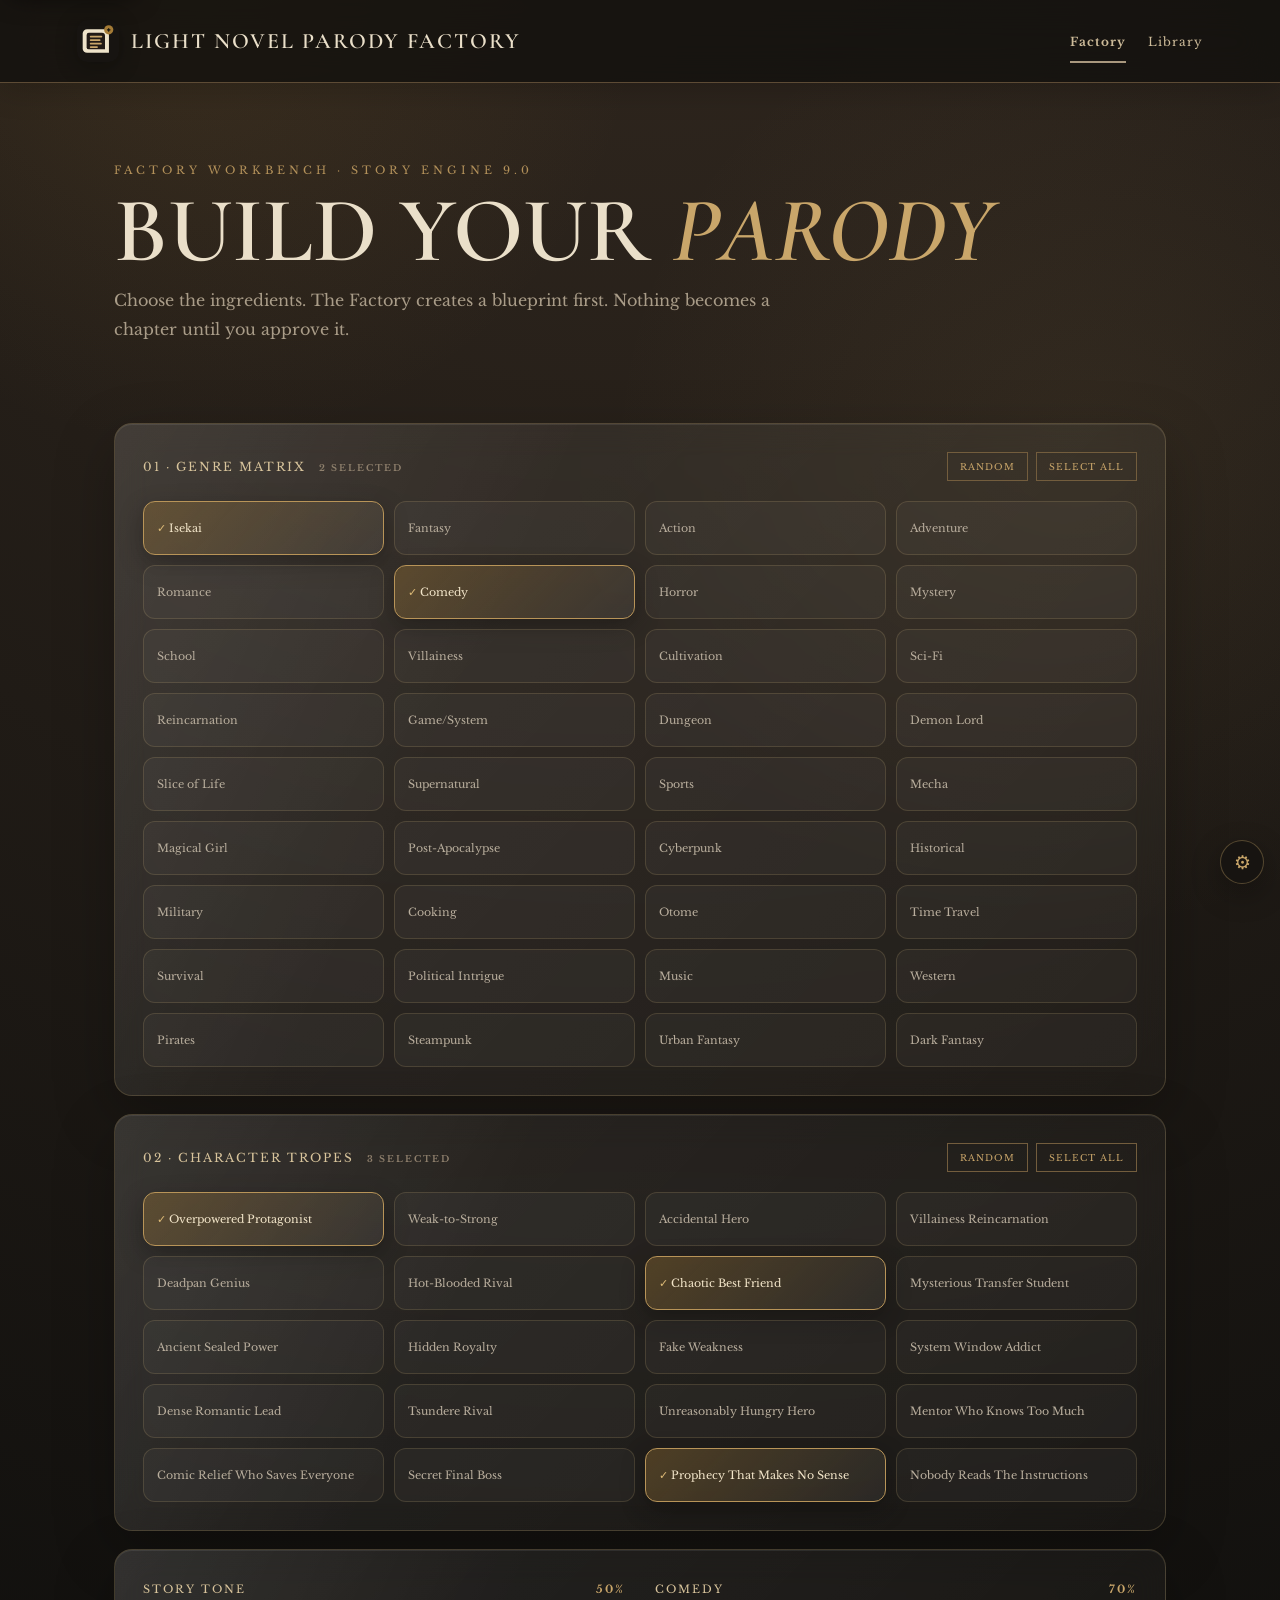
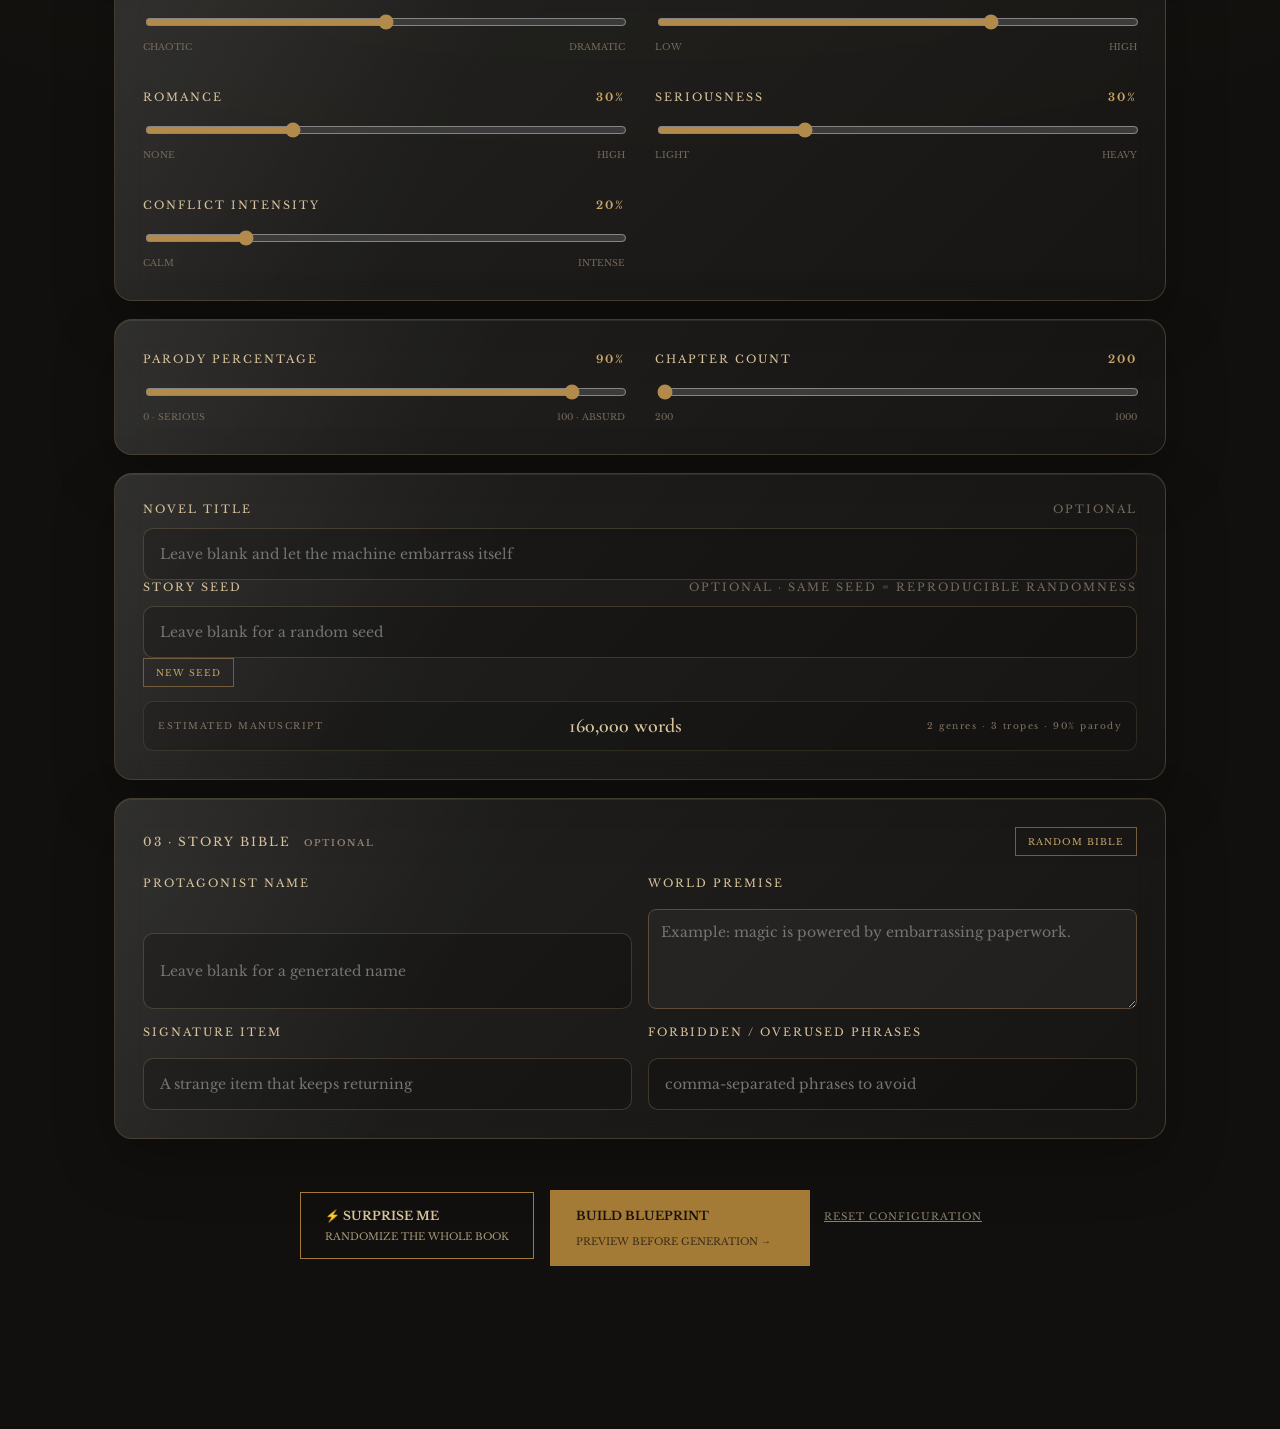
==== create.html @ bb885fd7 "Factory 9.0: reproducible story seeds" ====
<!doctype html>
<html lang="en"><head><meta charset="utf-8"><meta name="viewport" content="width=device-width,initial-scale=1"><title>Factory · Build Novel</title><link rel="stylesheet" href="css/jekyll.css">
<link rel="icon" href="icons/icon-192.svg" type="image/svg+xml">
<link rel="shortcut icon" href="icons/icon-192.svg" type="image/svg+xml">
<link rel="apple-touch-icon" href="icons/icon-192.svg"><link rel="manifest" href="manifest.webmanifest"><meta name="theme-color" content="#171411"><meta name="description" content="Light Novel Parody Factory — an original, browser-only novel creation, generation, library and reading studio by BLLSNVJ21.">
<meta name="mobile-web-app-capable" content="yes">
<meta name="mobile-web-app-title" content="Novel Factory">
<meta name="color-scheme" content="dark light">
<meta name="referrer" content="strict-origin-when-cross-origin"></head>
<body><a class="skip-link" href="#main-content">Skip to content</a><header class="masthead"><a class="brand brand-link" href="index.html" aria-label="Light Novel Parody Factory — Home"><img class="site-logo" src="icons/icon-192.svg" alt="" width="42" height="42"><span>LIGHT NOVEL PARODY FACTORY</span></a><nav aria-label="Primary navigation"><a class="active" aria-current="page" href="index.html">Factory</a><a href="library.html">Library</a></nav></header>
<main id="main-content" class="factory-builder">
<section class="builder-head"><p class="eyebrow">FACTORY WORKBENCH · STORY ENGINE 9.0</p><h1>BUILD YOUR <em>PARODY</em></h1><p>Choose the ingredients. The Factory creates a blueprint first. Nothing becomes a chapter until you approve it.</p></section>
<section class="glass-panel"><div class="panel-title"><span>01 · GENRE MATRIX <strong id="genreCount">2 SELECTED</strong></span><div class="panel-actions"><button class="mini" id="randomGenres">RANDOM</button><button class="mini" id="allGenres">SELECT ALL</button></div></div><div id="genres" class="card-grid"></div></section>
<section class="glass-panel"><div class="panel-title"><span>02 · CHARACTER TROPES <strong id="tropeCount">3 SELECTED</strong></span><div class="panel-actions"><button class="mini" id="randomTropes">RANDOM</button><button class="mini" id="allTropes">SELECT ALL</button></div></div><div id="tropes" class="card-grid"></div></section>
<section class="glass-panel controls-grid"><div><label>STORY TONE <output id="toneOut">50%</output></label><input id="tone" type="range" min="0" max="100" value="50"><div class="range-labels"><span>CHAOTIC</span><span>DRAMATIC</span></div></div><div><label>COMEDY <output id="comedyOut">70%</output></label><input id="comedy" type="range" min="0" max="100" value="70"><div class="range-labels"><span>LOW</span><span>HIGH</span></div></div><div><label>ROMANCE <output id="romanceOut">30%</output></label><input id="romance" type="range" min="0" max="100" value="30"><div class="range-labels"><span>NONE</span><span>HIGH</span></div></div><div><label>SERIOUSNESS <output id="seriousOut">30%</output></label><input id="serious" type="range" min="0" max="100" value="30"><div class="range-labels"><span>LIGHT</span><span>HEAVY</span></div></div><div><label>CONFLICT INTENSITY <output id="violenceOut">20%</output></label><input id="violence" type="range" min="0" max="100" value="20"><div class="range-labels"><span>CALM</span><span>INTENSE</span></div></div></section><section class="glass-panel controls-grid">
<div><label>PARODY PERCENTAGE <output id="parodyOut">90%</output></label><input id="parody" type="range" min="0" max="100" value="90"><div class="range-labels"><span>0 · SERIOUS</span><span>100 · ABSURD</span></div></div>
<div><label>CHAPTER COUNT <output id="chapterOut">200</output></label><input id="chapters" type="range" min="200" max="1000" step="10" value="200"><div class="range-labels"><span>200</span><span>1000</span></div></div>
</section>
<section class="glass-panel"><label>NOVEL TITLE <span class="muted">OPTIONAL</span></label><input id="title" class="text-input" maxlength="100" placeholder="Leave blank and let the machine embarrass itself"><div class="seed-row"><label>STORY SEED <span class="muted">OPTIONAL · SAME SEED = REPRODUCIBLE RANDOMNESS</span></label><div class="seed-controls"><input id="seed" class="text-input" maxlength="64" placeholder="Leave blank for a random seed"><button class="mini" id="randomSeed" type="button">NEW SEED</button></div></div><div class="live-estimate"><span>ESTIMATED MANUSCRIPT</span><strong id="wordEstimate">160,000 words</strong><span id="configSummary">2 genres · 3 tropes · 90% parody</span></div></section>
<section class="glass-panel story-bible-panel">
<div class="panel-title"><span>03 · STORY BIBLE <strong>OPTIONAL</strong></span><div class="panel-actions"><button class="mini" id="randomBible">RANDOM BIBLE</button></div></div>
<div class="bible-grid">
<div><label>PROTAGONIST NAME</label><input id="protagonist" class="text-input" maxlength="40" placeholder="Leave blank for a generated name"></div>
<div><label>WORLD PREMISE</label><textarea id="worldPremise" class="text-input bible-area" maxlength="500" placeholder="Example: magic is powered by embarrassing paperwork."></textarea></div>
<div><label>SIGNATURE ITEM</label><input id="signatureItem" class="text-input" maxlength="100" placeholder="A strange item that keeps returning"></div>
<div><label>FORBIDDEN / OVERUSED PHRASES</label><input id="forbiddenTerms" class="text-input" maxlength="300" placeholder="comma-separated phrases to avoid"></div>
</div>
</section>
<div class="generate-zone"><button id="surpriseMe" class="button ghost">⚡ SURPRISE ME <span>RANDOMIZE THE WHOLE BOOK</span></button><button id="blueprint" class="button big">BUILD BLUEPRINT <span>PREVIEW BEFORE GENERATION →</span></button><button id="resetFactory" class="text-button">RESET CONFIGURATION</button><p id="status"></p></div>
<section id="blueprintView"></section>
</main>
<script src="js/storage.js"></script><script src="js/app.js"></script><script src="js/pwa.js"></script></body></html>
---- css/jekyll.css ----
@import url('https://fonts.googleapis.com/css2?family=Cormorant+Garamond:wght@400;500;600;700&family=Libre+Baskerville:wght@400;700&display=swap');
:root{--ink:#211a16;--paper:#eee3ca;--night:#171411;--gold:#a47b36;--gold2:#c9a66a;--muted:#756b5e;--line:#5d4b35}
*{box-sizing:border-box}
html{scroll-behavior:smooth}
body{margin:0;background:radial-gradient(circle at 50% -10%,#332920,#11100e 62%);color:#eadfc9;font-family:'Libre Baskerville',serif;min-height:100vh}
.masthead{border-bottom:1px solid var(--line);padding:20px 6%;display:flex;justify-content:space-between;align-items:center;gap:25px;position:relative}
.brand{font:600 22px 'Cormorant Garamond',serif;letter-spacing:2px;color:#d9bd80;white-space:nowrap}
.mode{color:#cdbb9a;font-size:12px;letter-spacing:2px}
nav{display:flex;align-items:center;gap:22px}
nav a{color:#cdbb9a;text-decoration:none;font-size:12px;letter-spacing:1px}
nav a:hover{color:#fff0ca}
main{max-width:1180px;margin:0 auto}
.hero,.paper,.reader{padding:8vh 6%}
.factory-hero{text-align:center;max-width:1050px}
.eyebrow{letter-spacing:4px;color:#b3915a;font-size:11px;margin:0 0 10px}
.edition{font-size:11px;letter-spacing:3px;color:#8e806d;margin:0 0 35px}
.hero h1{font:600 clamp(55px,10vw,120px)/.8 'Cormorant Garamond',serif;margin:30px 0}
.hero h1 em{color:var(--gold2);font-style:italic}
.lead{max-width:700px;margin:35px auto 45px;color:#bdb09a;line-height:1.9;font-size:16px}
.actions{display:flex;justify-content:center;flex-wrap:wrap}
.button{display:inline-flex;flex-direction:column;gap:7px;border:1px solid var(--gold);background:var(--gold);color:#17120e;padding:15px 24px;margin:8px;text-decoration:none;font:700 12px 'Libre Baskerville';cursor:pointer}
.button span{font-weight:400;font-size:10px;opacity:.75}
.button.ghost{background:transparent;color:#d8c49c}
.factory-strip{border-top:1px solid var(--line);border-bottom:1px solid var(--line);display:grid;grid-template-columns:1.2fr repeat(4,1fr);margin:0 6%;padding:22px 0}
.factory-strip div{padding:0 20px;border-right:1px solid #4a3b2d;display:flex;flex-direction:column;gap:6px}
.factory-strip div:last-child{border:0}
.factory-strip b{color:#c9a66a;font-size:12px;letter-spacing:2px}
.factory-strip strong{font:600 26px 'Cormorant Garamond'}
.factory-strip span{font-size:9px;color:#827463;letter-spacing:1.5px}
.paper{background:var(--paper);color:var(--ink);margin:70px 6%;box-shadow:0 0 70px #0008}
.paper h2{font:600 clamp(40px,6vw,68px)/.9 'Cormorant Garamond';margin:10px 0}
.section-subtitle{font-size:11px;letter-spacing:3px;color:var(--muted)}
.stages,.workspace-grid{display:grid;grid-template-columns:repeat(3,1fr);gap:0;margin-top:45px}
.stages article{padding:25px 30px;border-left:1px solid #b9a98c}
.stages article:first-child{padding-left:0;border-left:0}
.stages small{color:#9c8052;letter-spacing:2px}
.stages h3{font:700 23px 'Cormorant Garamond';letter-spacing:1px}
.stages p,.workspace-card p{font-size:13px;line-height:1.9;color:#6d6254}
.workspace-grid{gap:18px}
.workspace-card{display:block;color:var(--ink);text-decoration:none;border:1px solid #c4b494;padding:28px;transition:.2s}
.workspace-card:hover{transform:translateY(-3px);border-color:#9d7b45}
.workspace-card i{font-style:normal;color:#9d7b45;font-size:25px}
.workspace-card h3{font:600 30px 'Cormorant Garamond';margin:15px 0 8px}
.workspace-card b{font-size:10px;letter-spacing:2px;color:#805f30}
footer{display:flex;justify-content:center;gap:25px;flex-wrap:wrap;text-align:center;color:#6e604d;padding:35px 6%;font-size:10px;letter-spacing:.5px}
footer strong{color:#9c8052}
.paper h1{font:600 58px 'Cormorant Garamond';margin:10px 0 40px}
.paper label{display:block;margin:25px 0 9px;font-weight:bold}
.paper input[type=text],.paper input:not([type]),.paper textarea{width:100%;padding:14px;border:1px solid #b9a98c;background:#f7efd9}
.paper input[type=range]{width:100%}
.chips{display:flex;flex-wrap:wrap;gap:8px}.chip{padding:9px 12px;border:1px solid #aa9879;cursor:pointer}.chip.active{background:#2b2119;color:#f4e8ce}.muted{color:var(--muted)}.status{margin-top:25px;font-style:italic}
.reader{max-width:none;width:100%;padding:5vh 5vw 8vh}.chapter{font:700 15px 'Libre Baskerville';letter-spacing:2px;color:#b3915a}.reader h1{font:600 60px/1 'Cormorant Garamond';margin:12px 0 50px}.novel-text{font:18px/2 'Cormorant Garamond',serif;color:#e8dcc5}.novel-text p{margin:0 0 1.2em}.controls{display:flex;justify-content:space-between;border-top:1px solid #594a37;padding-top:25px;margin-top:50px}.controls button{background:none;border:1px solid #69573e;color:#d9c49b;padding:10px 18px;cursor:pointer}.book{border-top:1px solid #6a5639;padding:22px 0}.book h2{font:600 32px 'Cormorant Garamond';margin:0}.book p{color:#756b5e}.danger{color:#8f4034;cursor:pointer}
@media(max-width:760px){.masthead{flex-wrap:wrap}.brand{font-size:18px}.mode{display:none}nav{width:100%;justify-content:space-between}.factory-strip{grid-template-columns:1fr 1fr;gap:18px}.factory-strip div{border:0;padding:0}.stages,.workspace-grid{grid-template-columns:1fr}.stages article{border-left:0;border-top:1px solid #b9a98c;padding:25px 0}.stages article:first-child{border-top:0}.paper{margin:35px 3%}.hero,.paper,.reader{padding:7vh 5%}}

.factory-builder{max-width:1180px;margin:0 auto;padding:5vh 5% 10vh}.builder-head{padding:35px 0 45px}.builder-head h1{font:600 clamp(48px,8vw,92px)/.85 'Cormorant Garamond';margin:15px 0}.builder-head h1 em{color:#c9a66a}.builder-head p:not(.eyebrow){max-width:700px;color:#a99c88;line-height:1.8}
.glass-panel{background:linear-gradient(135deg,rgba(255,255,255,.075),rgba(255,255,255,.025));border:1px solid rgba(210,181,125,.22);border-radius:18px;box-shadow:0 20px 60px rgba(0,0,0,.25),inset 0 1px rgba(255,255,255,.08);backdrop-filter:blur(16px);-webkit-backdrop-filter:blur(16px);padding:28px;margin:18px 0}
.panel-title{display:flex;justify-content:space-between;align-items:center;color:#d8c49c;font-size:12px;letter-spacing:2px;margin-bottom:20px}.mini{border:1px solid #735d3d;background:transparent;color:#c9a66a;padding:8px 12px;font-size:9px;letter-spacing:1px;cursor:pointer}
.card-grid{display:grid;grid-template-columns:repeat(4,1fr);gap:10px}.select-card{min-height:54px;text-align:left;border:1px solid rgba(210,181,125,.18);border-radius:12px;background:rgba(255,255,255,.035);color:#b9ae9d;padding:13px;cursor:pointer;transition:.18s;font-family:inherit;font-size:11px}.select-card:hover{border-color:#a47b36;transform:translateY(-2px)}.select-card.active{background:linear-gradient(135deg,rgba(164,123,54,.35),rgba(255,255,255,.06));border-color:#b89458;color:#f3e6ca;box-shadow:0 8px 24px #0004}
.controls-grid{display:grid;grid-template-columns:1fr 1fr;gap:30px}.glass-panel label{display:flex;justify-content:space-between;color:#d8c49c;font-size:11px;letter-spacing:2px}.glass-panel output{color:#c9a66a;font-weight:bold}.glass-panel input[type=range]{width:100%;accent-color:#b18a4c;margin-top:18px}.range-labels{display:flex;justify-content:space-between;color:#776b5b;font-size:9px;margin-top:7px}.text-input{width:100%;margin-top:12px;padding:16px;background:rgba(0,0,0,.18);border:1px solid rgba(210,181,125,.22);border-radius:10px;color:#eee1c9;font:14px 'Libre Baskerville';outline:none}.text-input:focus{border-color:#a47b36}
.generate-zone{text-align:center;padding:25px}.button.big{min-width:260px;padding:17px 25px}.button.big span{display:block;margin-top:5px}.generate-zone #status,#genStatus{color:#b3915a;font-size:11px;letter-spacing:1px;min-height:18px}
.blueprint{margin-top:35px}.blueprint-top{display:flex;justify-content:space-between;gap:20px;align-items:flex-start}.blueprint h2{font:600 clamp(38px,6vw,65px)/.9 'Cormorant Garamond';margin:8px 0;color:#eee1c9}.status-pill{border:1px solid #8c713f;border-radius:30px;padding:8px 13px;color:#c9a66a;font-size:9px;letter-spacing:2px}.bp-stats{display:grid;grid-template-columns:repeat(4,1fr);border-top:1px solid #493b2d;border-bottom:1px solid #493b2d;margin:30px 0}.bp-stats div{padding:20px;border-right:1px solid #493b2d}.bp-stats div:last-child{border:0}.bp-stats b{display:block;font:600 30px 'Cormorant Garamond';color:#d8c49c}.bp-stats span{font-size:8px;letter-spacing:2px;color:#776b5b}.bp-section{padding:20px 0;border-bottom:1px solid #3e3329}.bp-section h3{font-size:10px;letter-spacing:3px;color:#a88a58}.tag-list{display:flex;flex-wrap:wrap;gap:8px}.tag-list span{border:1px solid #594a37;border-radius:20px;padding:7px 10px;font-size:10px;color:#c8b99f}.character-grid{display:grid;grid-template-columns:repeat(3,1fr);gap:12px}.character-grid article{background:rgba(255,255,255,.035);border:1px solid #44382d;border-radius:12px;padding:17px}.character-grid small{display:block;color:#a88a58;letter-spacing:2px;font-size:8px}.character-grid strong{display:block;font:600 25px 'Cormorant Garamond';margin:7px 0;color:#e8dcc5}.character-grid p{font-size:10px;color:#958875}.bp-section p,.bp-section li{color:#a99c88;font-size:12px;line-height:1.8}.bp-actions{display:flex;flex-wrap:wrap;gap:10px;margin-top:25px}
.reader-head{border-bottom:1px solid #594a37;padding-bottom:30px;margin-bottom:35px}.reader-meta{color:#8f806d;font-size:10px;letter-spacing:1px}.reader-meta span{color:#b3915a;margin:0 5px}
@media(max-width:800px){.card-grid{grid-template-columns:repeat(2,1fr)}.controls-grid,.character-grid{grid-template-columns:1fr}.bp-stats{grid-template-columns:repeat(2,1fr)}.bp-stats div:nth-child(2){border-right:0}.bp-stats div:nth-child(-n+2){border-bottom:1px solid #493b2d}}
@media(max-width:480px){.card-grid{grid-template-columns:1fr}.glass-panel{padding:20px}.blueprint-top{flex-direction:column}}

/* FULL-WIDTH READER */
body.reader-mode{overflow-x:hidden}.reader-shell{width:100%;min-height:100vh}.reader-head{max-width:1500px;margin-left:auto;margin-right:auto}.novel-text{max-width:1450px;margin:0 auto;font-size:clamp(18px,1.45vw,25px);line-height:2.05;column-width:42rem;column-gap:6vw;text-align:left}.novel-text p{break-inside:avoid}.reader .controls{max-width:1450px;margin-left:auto;margin-right:auto}.reader-toolbar{display:flex;justify-content:flex-end;gap:10px;margin-bottom:20px}.reader-toolbar button{background:rgba(255,255,255,.03);border:1px solid #69573e;color:#d9c49b;padding:9px 14px;cursor:pointer;font-size:10px;letter-spacing:1px}.reader-toolbar button:hover{background:rgba(201,166,106,.12);border-color:#a47b36}
@media(max-width:900px){.novel-text{column-width:auto;columns:1}.reader{padding:4vh 4vw 7vh}}


/* =========================================================
   UNIVERSAL RESPONSIVE SYSTEM — PHONE / TABLET / DESKTOP
   ========================================================= */
html,body{width:100%;max-width:100%;overflow-x:hidden}
html{-webkit-text-size-adjust:100%;text-size-adjust:100%}
body{min-width:0}
img,svg,video,canvas{max-width:100%;height:auto}
button,input,textarea,select{max-width:100%;font:inherit}
button,a,.workspace-card,.select-card{touch-action:manipulation}
a,button{ -webkit-tap-highlight-color:transparent }
.masthead{width:100%;padding-left:max(4vw,env(safe-area-inset-left));padding-right:max(4vw,env(safe-area-inset-right))}
main{width:100%;min-width:0}
.hero,.paper,.reader{min-width:0}
.hero{width:100%}
.factory-hero{margin-left:auto;margin-right:auto}
.lead{width:min(100%,700px)}
.actions{width:100%;align-items:stretch}
.button{max-width:100%;min-width:0}
.factory-strip{width:auto;margin-left:clamp(3%,6vw);margin-right:clamp(3%,6vw)}
.factory-strip div{min-width:0}
.paper{width:auto}
.stages article,.workspace-card,.glass-panel,.blueprint,.character-grid article,.bp-section{min-width:0}
.card-grid{min-width:0}
.select-card{width:100%;overflow-wrap:anywhere}
.controls-grid>div{min-width:0}
.text-input{min-width:0}
.blueprint-top{min-width:0}
.blueprint-top>div{min-width:0}
.blueprint h2,.reader h1,.hero h1,.builder-head h1,.paper h1{overflow-wrap:anywhere}
.tag-list{min-width:0}
.tag-list span{overflow-wrap:anywhere}
.character-grid article p,.bp-section p,.bp-section li{overflow-wrap:anywhere}
.book{min-width:0}
.book h2,.book p{overflow-wrap:anywhere}
.reader{min-height:calc(100vh - 80px)}
.reader-head,.novel-text,.reader .controls{width:100%;min-width:0}
.novel-text{overflow-wrap:anywhere;word-break:normal}
.reader-toolbar{flex-wrap:wrap}
.reader-toolbar button,.controls button{min-height:42px}
.controls{gap:12px;align-items:center}
.controls span{text-align:center;overflow-wrap:anywhere}

/* Large desktop */
@media(min-width:1400px){
  .factory-hero{max-width:1300px}
  .factory-builder{max-width:1500px}
  .paper{margin-left:4%;margin-right:4%}
  .card-grid{grid-template-columns:repeat(6,1fr)}
  .novel-text{max-width:1650px;column-count:2;column-width:auto}
  .reader-head,.reader .controls{max-width:1650px}
}

/* Standard laptop / tablet landscape */
@media(max-width:1100px){
  .brand{font-size:20px}
  .masthead{padding-top:17px;padding-bottom:17px}
  .hero,.paper,.reader{padding-left:5% ;padding-right:5%}
  .factory-strip{grid-template-columns:repeat(3,1fr)}
  .factory-strip div:first-child{grid-column:1/-1}
  .card-grid{grid-template-columns:repeat(3,1fr)}
  .character-grid{grid-template-columns:repeat(2,1fr)}
}

/* Tablet portrait */
@media(max-width:900px){
  .masthead{align-items:flex-start}
  .brand{white-space:normal;line-height:1.1}
  nav{flex-wrap:wrap;justify-content:flex-end}
  .factory-strip{grid-template-columns:repeat(2,1fr)}
  .factory-strip div:first-child{grid-column:1/-1}
  .novel-text{column-count:1;columns:1}
  .reader{padding-left:5vw;padding-right:5vw}
}

/* Phones */
@media(max-width:760px){
  .masthead{padding-top:14px;padding-bottom:14px;gap:14px}
  .brand{font-size:17px;letter-spacing:1.2px;max-width:100%}
  nav{width:100%;display:grid;grid-template-columns:repeat(2,minmax(0,1fr));gap:8px}
  nav a{text-align:center;border:1px solid rgba(210,181,125,.18);padding:10px 6px;font-size:10px}
  main{max-width:none}
  .hero,.paper,.reader{padding-top:6vh;padding-bottom:6vh}
  .hero h1{font-size:clamp(44px,16vw,76px);line-height:.86}
  .lead{font-size:14px;line-height:1.8}
  .actions{flex-direction:column}
  .actions .button,.generate-zone .button{width:100%;margin:6px 0}
  .factory-strip{margin-left:3%;margin-right:3%;padding:18px 0}
  .factory-strip div{padding:0 10px}
  .factory-strip strong{font-size:23px}
  .paper{margin:25px 3%;padding-left:6%;padding-right:6%}
  .paper h1{font-size:clamp(42px,12vw,58px)}
  .paper h2{font-size:clamp(38px,11vw,58px)}
  .workspace-grid,.stages{gap:10px}
  .workspace-card{padding:22px}
  .factory-builder{padding:3vh 3% 8vh}
  .builder-head{padding:25px 0 30px}
  .builder-head h1{font-size:clamp(46px,14vw,72px)}
  .glass-panel{padding:18px;margin:12px 0;border-radius:14px}
  .panel-title{gap:12px;align-items:flex-start}
  .panel-title span{line-height:1.5}
  .mini{flex:0 0 auto;min-height:38px}
  .card-grid{grid-template-columns:repeat(2,minmax(0,1fr));gap:8px}
  .select-card{min-height:52px;padding:11px 9px;font-size:10px}
  .controls-grid{gap:8px}
  .glass-panel label{font-size:10px;line-height:1.5}
  .text-input{font-size:13px;padding:14px}
  .blueprint-top{gap:12px}
  .bp-stats{grid-template-columns:repeat(2,minmax(0,1fr))}
  .bp-stats div{padding:15px}
  .bp-stats b{font-size:27px}
  .character-grid{grid-template-columns:1fr}
  .bp-actions{flex-direction:column}
  .bp-actions .button{width:100%;margin:0}
  .reader{padding-left:4vw;padding-right:4vw}
  .reader h1{font-size:clamp(42px,11vw,66px);margin-bottom:30px}
  .reader-head{padding-bottom:22px;margin-bottom:25px}
  .novel-text{font-size:clamp(17px,5vw,21px);line-height:1.9}
  .reader-toolbar{justify-content:stretch}
  .reader-toolbar button{width:100%}
  .controls{display:grid;grid-template-columns:1fr;gap:10px}
  .controls button{width:100%}
  footer{padding-left:5%;padding-right:5%;gap:12px}
}

/* Very small phones */
@media(max-width:420px){
  .masthead{display:block}
  .brand{display:block;margin-bottom:12px}
  nav{grid-template-columns:1fr 1fr}
  nav a{font-size:9px}
  .card-grid{grid-template-columns:1fr}
  .factory-strip{grid-template-columns:1fr 1fr}
  .factory-strip div:first-child{grid-column:1/-1}
  .factory-strip b{font-size:10px}
  .factory-strip span{font-size:8px}
  .paper{margin-left:2%;margin-right:2%;padding-left:7%;padding-right:7%}
  .glass-panel{padding:15px}
  .panel-title{flex-direction:column}
  .mini{width:100%}
  .button{padding:14px 16px}
}

/* Short landscape phones */
@media(max-height:500px) and (orientation:landscape){
  .masthead{padding-top:10px;padding-bottom:10px}
  .hero,.paper,.reader{padding-top:8vh;padding-bottom:8vh}
  .hero h1{font-size:clamp(42px,10vw,80px)}
  .factory-strip{grid-template-columns:repeat(5,1fr)}
  .factory-strip div:first-child{grid-column:auto}
  .reader{padding-top:4vh}
}

/* Real browser fullscreen: remove chrome-like site header */
:fullscreen .masthead{display:none}
:fullscreen .reader{max-width:none;width:100vw;min-height:100vh;padding:4vh 5vw 6vh}
:fullscreen .novel-text{max-width:1700px;column-count:2;column-width:auto}
:fullscreen .reader-head,:fullscreen .reader .controls{max-width:1700px}
@media(max-width:900px){
  :fullscreen .novel-text{column-count:1}
  :fullscreen .reader{padding-left:4vw;padding-right:4vw}
}

/* Accessibility / touch */
@media(prefers-reduced-motion:reduce){
  *,*::before,*::after{scroll-behavior:auto!important;animation-duration:.01ms!important;animation-iteration-count:1!important;transition-duration:.01ms!important}
}
@media(hover:none){
  .workspace-card:hover,.select-card:hover{transform:none}
}


/* =========================================================
   UI UPGRADE — APP-LIKE EXPERIENCE
   ========================================================= */
:root{
  --surface:rgba(255,255,255,.045);
  --surface-strong:rgba(255,255,255,.075);
  --gold-glow:rgba(201,166,106,.18);
  --focus:#e2bd79;
}
body{
  background:
    radial-gradient(circle at 15% 0%,rgba(164,123,54,.13),transparent 28rem),
    radial-gradient(circle at 85% 15%,rgba(201,166,106,.08),transparent 30rem),
    radial-gradient(circle at 50% -10%,#332920,#11100e 62%);
}
.masthead{
  position:sticky;
  top:0;
  z-index:100;
  background:rgba(17,16,14,.78);
  backdrop-filter:blur(18px);
  -webkit-backdrop-filter:blur(18px);
  box-shadow:0 8px 30px rgba(0,0,0,.18);
}
nav a{position:relative;padding:7px 0}
nav a::after{content:"";position:absolute;left:0;right:100%;bottom:0;height:1px;background:var(--gold2);transition:right .2s ease}
nav a:hover::after{right:0}
.button,.workspace-card,.select-card{transition:transform .2s ease,box-shadow .2s ease,border-color .2s ease,background .2s ease}
.button:hover{transform:translateY(-2px);box-shadow:0 12px 30px var(--gold-glow)}
.button:focus-visible,.mini:focus-visible,.select-card:focus-visible,.controls button:focus-visible,.reader-toolbar button:focus-visible,.workspace-card:focus-visible{
  outline:2px solid var(--focus);
  outline-offset:3px;
}
.button:active,.select-card:active{transform:translateY(0)}
.paper{border:1px solid rgba(116,93,57,.25)}
.workspace-card{background:rgba(255,255,255,.18)}
.workspace-card:hover{box-shadow:0 15px 35px rgba(56,40,22,.16)}
.glass-panel{position:relative;overflow:hidden}
.glass-panel::before{
  content:"";
  position:absolute;
  inset:0;
  pointer-events:none;
  background:linear-gradient(115deg,rgba(255,255,255,.07),transparent 35%);
}
.glass-panel>*{position:relative;z-index:1}
.reader-progress{position:fixed;left:0;right:0;top:0;height:3px;background:rgba(255,255,255,.06);z-index:200}
.reader-progress span{display:block;height:100%;background:var(--gold2);box-shadow:0 0 12px rgba(201,166,106,.55);transition:width .25s ease}
.reader-toolbar{
  position:sticky;
  top:80px;
  z-index:50;
  justify-content:space-between;
  align-items:center;
  padding:10px 0;
  background:linear-gradient(to bottom,rgba(17,16,14,.94),rgba(17,16,14,.7),transparent);
  backdrop-filter:blur(8px);
}
.reader-tools-left,.reader-tools-right{display:flex;align-items:center;gap:8px}
.reader-progress-label{font-size:9px;letter-spacing:2px;color:#8f806d}
.reader-toolbar button{min-width:44px;min-height:40px}
.reader-toolbar button:hover{box-shadow:0 8px 20px rgba(0,0,0,.2)}
.controls button:disabled{opacity:.3;cursor:not-allowed}
.reader-error{text-align:center;padding:15vh 5vw}
.novel-text{font-size:calc(clamp(18px,1.45vw,25px) * var(--reader-scale,1));transition:font-size .15s ease}
@media(max-width:760px){
  .masthead{position:relative}
  .reader-toolbar{top:0;padding:8px 0}
  .reader-tools-left{display:none}
  .reader-tools-right{width:100%;display:grid;grid-template-columns:1fr 1fr 2fr}
  .reader-tools-right button{width:100%}
}
@media(prefers-reduced-motion:reduce){
  .button,.workspace-card,.select-card,.novel-text{transition:none}
}

/* FACTORY 2.0 */
.brand-link{color:inherit;text-decoration:none}.panel-actions{display:flex;gap:8px;flex-wrap:wrap}.panel-title strong{font-size:9px;color:#8f806d;margin-left:8px}.select-card.active:before{content:'✓ ';color:#e0bd79}.live-estimate{display:flex;align-items:center;justify-content:space-between;gap:15px;margin-top:14px;padding:12px 14px;border:1px solid rgba(210,181,125,.14);border-radius:10px;background:rgba(0,0,0,.14);font-size:9px;letter-spacing:1.5px;color:#817565}.live-estimate strong{color:#d8c49c;font:600 20px 'Cormorant Garamond';letter-spacing:0}.text-button{border:0;background:none;color:#8f806d;text-decoration:underline;cursor:pointer;font:10px 'Libre Baskerville';letter-spacing:1px}.library-head{display:flex;justify-content:space-between;align-items:end;gap:30px}.library-tools{display:grid;grid-template-columns:1fr 180px 180px;gap:10px;margin:30px 0 12px}.search-box{display:flex!important;align-items:center;gap:10px!important;margin:0!important;padding:0 14px;background:#f7efd9;border:1px solid #b9a98c}.search-box span{font-size:24px;color:#9c8052}.search-box input{border:0!important;background:transparent!important;outline:0;width:100%;padding:14px 0!important}.library-tools select{border:1px solid #b9a98c;background:#f7efd9;padding:12px;color:#3d3329}.library-summary{display:flex;justify-content:space-between;align-items:center;gap:15px;padding:12px 0;border-top:1px solid #c5b697;border-bottom:1px solid #c5b697;font-size:9px;letter-spacing:2px;color:#756b5e}.book-card{display:grid;grid-template-columns:50px 1fr auto;gap:22px;align-items:center;padding:26px 0;border-bottom:1px solid #c5b697}.book-index{font:600 30px 'Cormorant Garamond';color:#b19a75}.book-main h2{font:600 34px 'Cormorant Garamond';margin:4px 0}.book-meta{font-size:11px;color:#756b5e}.progress-track{height:4px;background:#d2c5a9;max-width:600px;margin:12px 0 6px}.progress-track span{display:block;height:100%;background:#8d6b35}.book-main small{font-size:8px;letter-spacing:1px;color:#8d6b35}.book-actions{display:flex;flex-direction:column;align-items:stretch}.book-actions .button{margin:0 0 8px}.danger-button{border:0;background:none;color:#9a4b3d;cursor:pointer;font-size:9px;letter-spacing:1px}.empty-library{text-align:center;padding:80px 20px}.empty-library>div{font-size:40px;color:#9c8052}.empty-library h2{font:600 40px 'Cormorant Garamond';margin:10px}@media(max-width:760px){.library-head{display:block}.library-head .button{margin-left:0;margin-top:15px}.library-tools{grid-template-columns:1fr}.library-summary{flex-wrap:wrap}.book-card{grid-template-columns:1fr;gap:10px}.book-index{display:none}.book-actions{flex-direction:row;gap:10px;align-items:center}.book-actions .button{margin:0}.live-estimate{align-items:flex-start;flex-direction:column;gap:6px}.panel-title{align-items:flex-start;flex-direction:column}.panel-actions{width:100%}.panel-actions .mini{flex:1}}

/* READER STUDIO */
.reader-toolbar select{min-height:40px;background:#211c17;color:#d8c49c;border:1px solid #69573e;padding:0 10px}.reader-meta{color:#968873;font-size:10px;letter-spacing:1px}.reader-meta span{margin:0 6px}.reader-mode[data-reader-theme="sepia"]{background:#2a2118}.reader-mode[data-reader-theme="sepia"] .novel-text{color:#ead9b7}.reader-mode[data-reader-theme="paper"]{background:#eee3ca;color:#211a16}.reader-mode[data-reader-theme="paper"] .masthead{background:#eee3ca;border-color:#c4b494}.reader-mode[data-reader-theme="paper"] .brand,.reader-mode[data-reader-theme="paper"] nav a{color:#4a3a2b}.reader-mode[data-reader-theme="paper"] .novel-text{color:#30251c}.reader-mode[data-reader-theme="paper"] .reader-toolbar{background:linear-gradient(to bottom,rgba(238,227,202,.96),rgba(238,227,202,.7),transparent)}@media(max-width:760px){.reader-tools-right{grid-template-columns:1.5fr 1fr 1fr 1fr 1fr!important}.reader-toolbar select{width:100%;min-width:0}.reader-toolbar button{font-size:9px;padding:0 5px}}

/* LIBRARY 3.0 MANAGEMENT */
.library-actions{display:flex;gap:7px;flex-wrap:wrap;align-items:center}.library-actions .mini{white-space:nowrap}.favorite{border:0;background:none;color:#9d7b45;font-size:22px;cursor:pointer;vertical-align:middle;padding:0 4px}.duplicate-button{border:0;background:none;color:#80663d;cursor:pointer;font-size:9px;letter-spacing:1px}.duplicate-button:hover,.danger-button:hover,.favorite:hover{color:#c19a59}.book-actions .duplicate-button,.book-actions .danger-button{padding:7px 0}.book-actions{min-width:110px}@media(max-width:760px){.library-actions{width:100%}.library-actions .mini{flex:1}.book-actions .duplicate-button,.book-actions .danger-button{padding:10px}.book-actions{min-width:0}}
/* Factory control density */
.factory-builder .controls-grid{align-items:end}.factory-builder .controls-grid>div{padding:4px 0}.generate-zone{position:relative}.generate-zone .ghost{background:transparent;color:#d8c49c}.generate-zone button:disabled{opacity:.45;cursor:wait;transform:none;box-shadow:none}

/* PWA UI */
.pwa-toast{position:fixed;right:18px;bottom:18px;z-index:9999;display:flex;align-items:center;gap:12px;max-width:min(420px,calc(100vw - 36px));padding:12px 14px;border:1px solid rgba(201,166,106,.35);border-radius:14px;background:rgba(23,20,17,.92);color:#eee3ca;box-shadow:0 18px 45px rgba(0,0,0,.35);backdrop-filter:blur(16px);font-size:13px}.pwa-toast[hidden]{display:none}.pwa-toast .mini{flex:none}.offline .masthead:after{content:'OFFLINE';margin-left:10px;font-size:9px;letter-spacing:2px;color:#c9a66a}@media(max-width:600px){.pwa-toast{left:12px;right:12px;bottom:12px;max-width:none}.pwa-toast .mini{padding:9px 12px}}

/* PWA APP CONTROLS */
.pwa-settings-button{position:fixed;right:16px;bottom:16px;z-index:9997;width:44px;height:44px;border:1px solid rgba(201,166,106,.35);border-radius:50%;background:rgba(23,20,17,.9);color:#c9a66a;font-size:19px;cursor:pointer;box-shadow:0 10px 30px rgba(0,0,0,.3);backdrop-filter:blur(12px)}.pwa-settings-button:hover{transform:translateY(-2px);color:#eee3ca}.pwa-panel{position:fixed;inset:0;z-index:10000;display:grid;place-items:center;padding:20px;background:rgba(10,9,8,.65);backdrop-filter:blur(10px)}.pwa-panel[hidden]{display:none}.pwa-panel-card{width:min(460px,100%);padding:20px;border:1px solid rgba(201,166,106,.3);border-radius:20px;background:#211a16;color:#eee3ca;box-shadow:0 30px 80px rgba(0,0,0,.55)}.pwa-panel-head{display:flex;align-items:center;justify-content:space-between;margin-bottom:16px;letter-spacing:2px}.pwa-close{border:0;background:none;color:#c9a66a;font-size:26px;cursor:pointer}.pwa-status-row{display:flex;justify-content:space-between;gap:20px;padding:11px 0;border-top:1px solid rgba(201,166,106,.14);font-size:13px}.pwa-status-row b{font-weight:600;color:#c9a66a}.pwa-panel-actions{display:grid;grid-template-columns:1fr;gap:8px;margin-top:16px}.pwa-panel-actions .mini{width:100%;padding:11px}.pwa-note{margin:14px 0 0;color:#a89b89;font-size:11px;line-height:1.6}.pwa-toast{position:fixed;right:18px;bottom:72px;z-index:9999;display:flex;align-items:center;gap:12px;max-width:min(420px,calc(100vw - 36px));padding:12px 14px;border:1px solid rgba(201,166,106,.35);border-radius:14px;background:rgba(23,20,17,.94);color:#eee3ca;box-shadow:0 18px 45px rgba(0,0,0,.35);backdrop-filter:blur(16px);font-size:13px}.pwa-toast .mini{flex:none}.pwa-toast[hidden]{display:none}.offline .masthead:after{content:'OFFLINE';margin-left:10px;font-size:9px;letter-spacing:2px;color:#c9a66a}@media(max-width:600px){.pwa-settings-button{right:12px;bottom:12px}.pwa-toast{left:12px;right:12px;bottom:66px;max-width:none}.pwa-toast .mini{padding:9px 12px}}

/* PWA 4.0 */
.pwa-panel{z-index:10000}.pwa-panel-card{max-height:min(90vh,720px);overflow:auto}.pwa-panel-actions{grid-template-columns:1fr 1fr}.pwa-panel-actions .mini{min-height:42px}.pwa-settings-button{touch-action:manipulation}@media(max-width:600px){.pwa-panel{padding:10px}.pwa-panel-card{border-radius:16px;padding:16px}.pwa-panel-actions{grid-template-columns:1fr}.pwa-status-row{font-size:12px}}


/* Clickable home logo */
.brand-link{display:inline-block;color:inherit;text-decoration:none;cursor:pointer}
.brand-link:hover{color:inherit;text-decoration:none}


/* Navigation + home-logo upgrade */
.masthead .brand-link{position:relative;transition:opacity .2s ease,transform .2s ease}
.masthead .brand-link:hover{opacity:.86;transform:translateY(-1px)}
.masthead nav a{position:relative}
.masthead nav a.active{font-weight:700}
.masthead nav a.active:after{content:"";position:absolute;left:0;right:0;bottom:-7px;height:2px;background:currentColor;opacity:.8}
@media(max-width:600px){.masthead nav a.active:after{bottom:-4px}.masthead .brand-link{max-width:72vw}}


/* WEB APP 2026 — accessibility, safe-area and app-shell polish */
.skip-link{position:fixed;top:10px;left:10px;z-index:20000;transform:translateY(-160%);background:#c9a66a;color:#171411;padding:10px 14px;border-radius:8px;font:700 12px 'Libre Baskerville';text-decoration:none;box-shadow:0 8px 25px #0008}.skip-link:focus{transform:translateY(0)}
button,a,input,select{touch-action:manipulation}button:focus-visible,a:focus-visible,input:focus-visible,select:focus-visible{outline:2px solid #c9a66a;outline-offset:3px}
html{scroll-padding-top:90px}body{padding-bottom:env(safe-area-inset-bottom)}.masthead{padding-top:max(20px,env(safe-area-inset-top));padding-left:max(6%,env(safe-area-inset-left));padding-right:max(6%,env(safe-area-inset-right))}
@media(max-width:760px){.masthead{position:sticky;top:0;z-index:1000;background:rgba(23,20,17,.88);backdrop-filter:blur(16px);-webkit-backdrop-filter:blur(16px)}.button,.mini,.controls button{min-height:44px}.select-card{min-height:48px}.reader-toolbar{position:sticky;top:72px;z-index:900;background:rgba(23,20,17,.94);backdrop-filter:blur(14px);-webkit-backdrop-filter:blur(14px)}}
@media(prefers-reduced-motion:reduce){html{scroll-behavior:auto}.workspace-card,.select-card,.masthead .brand-link{transition:none!important}.pwa-toast{animation:none!important}}

/* SITE BRAND LOGO */
.brand-link{display:inline-flex!important;align-items:center;gap:12px;text-decoration:none!important}
.site-logo{width:42px;height:42px;display:block;flex:0 0 42px;object-fit:contain;border-radius:10px;filter:drop-shadow(0 4px 10px rgba(0,0,0,.28));transition:transform .2s ease,filter .2s ease}
.brand-link:hover .site-logo{transform:rotate(-4deg) scale(1.05);filter:drop-shadow(0 6px 14px rgba(0,0,0,.38))}
.brand-link span{display:inline-block}
@media(max-width:560px){.site-logo{width:36px;height:36px;flex-basis:36px}.brand-link{gap:8px!important}.brand-link span{font-size:13px;line-height:1.05;max-width:190px}}

/* AUTHOR ATTRIBUTION */
.bp-author,.reader-author{display:inline-flex;align-items:center;gap:10px;letter-spacing:.08em;text-transform:uppercase}.bp-author{margin:10px 0 18px;padding:10px 14px;border:1px solid var(--line);border-radius:10px;background:rgba(164,123,54,.08)}.bp-author span{font-size:10px;color:var(--muted)}.bp-author strong,.reader-author{color:var(--gold2)}.reader-author{margin:10px 0;font-size:12px;font-weight:700}

/* READER 6.0 — chapter navigation, notes and bookmarks */
.reader-drawer{position:fixed;top:0;left:0;bottom:0;width:min(420px,92vw);z-index:5000;overflow:auto;padding:22px;background:rgba(23,20,17,.98);border-right:1px solid var(--line);box-shadow:18px 0 60px rgba(0,0,0,.45);backdrop-filter:blur(18px);-webkit-backdrop-filter:blur(18px)}.drawer-head{position:sticky;top:-22px;margin:-22px -22px 16px;padding:22px;background:rgba(23,20,17,.98);border-bottom:1px solid var(--line);display:grid;gap:12px}.drawer-head input{width:100%;box-sizing:border-box;padding:12px;border:1px solid var(--line);border-radius:8px;background:rgba(255,255,255,.05);color:inherit}.chapter-list,.reader-drawer #chapterList{display:grid;gap:6px}.chapter-item{display:grid;grid-template-columns:auto 1fr auto;gap:10px;align-items:center;text-align:left;width:100%;padding:11px 12px;border:1px solid transparent;border-radius:8px;background:transparent;color:inherit;cursor:pointer}.chapter-item:hover,.chapter-item.active{background:rgba(164,123,54,.12);border-color:var(--line)}.chapter-item span{font-size:10px;color:var(--muted);white-space:nowrap}.chapter-item strong{font-size:13px}.chapter-item b{color:var(--gold2)}.reader-note-box{max-width:760px;margin:0 auto 24px;padding:16px;border:1px solid var(--line);border-radius:10px;background:rgba(164,123,54,.07)}.reader-note-box label{display:block;margin-bottom:8px;font-size:11px;letter-spacing:.08em}.reader-note-box textarea{width:100%;box-sizing:border-box;resize:vertical;min-height:90px;background:rgba(0,0,0,.16);color:inherit;border:1px solid var(--line);border-radius:8px;padding:12px;margin-bottom:10px}@media(max-width:760px){.reader-toolbar{top:72px}.reader-tools-right{overflow-x:auto;max-width:100%;padding-bottom:4px}.reader-drawer{width:min(92vw,380px)}}

/* FACTORY 8.0 STORY BIBLE */
.story-bible-panel .bible-grid{display:grid;grid-template-columns:1fr 1fr;gap:16px}.story-bible-panel .bible-grid>div{display:grid;gap:7px}.story-bible-panel .bible-area{min-height:100px;resize:vertical}.story-bible-panel .text-input{box-sizing:border-box;width:100%}.story-bible-panel textarea{font:14px 'Libre Baskerville';line-height:1.5;padding:12px;border:1px solid var(--line);background:rgba(255,255,255,.04);color:inherit;border-radius:8px}@media(max-width:760px){.story-bible-panel .bible-grid{grid-template-columns:1fr}}
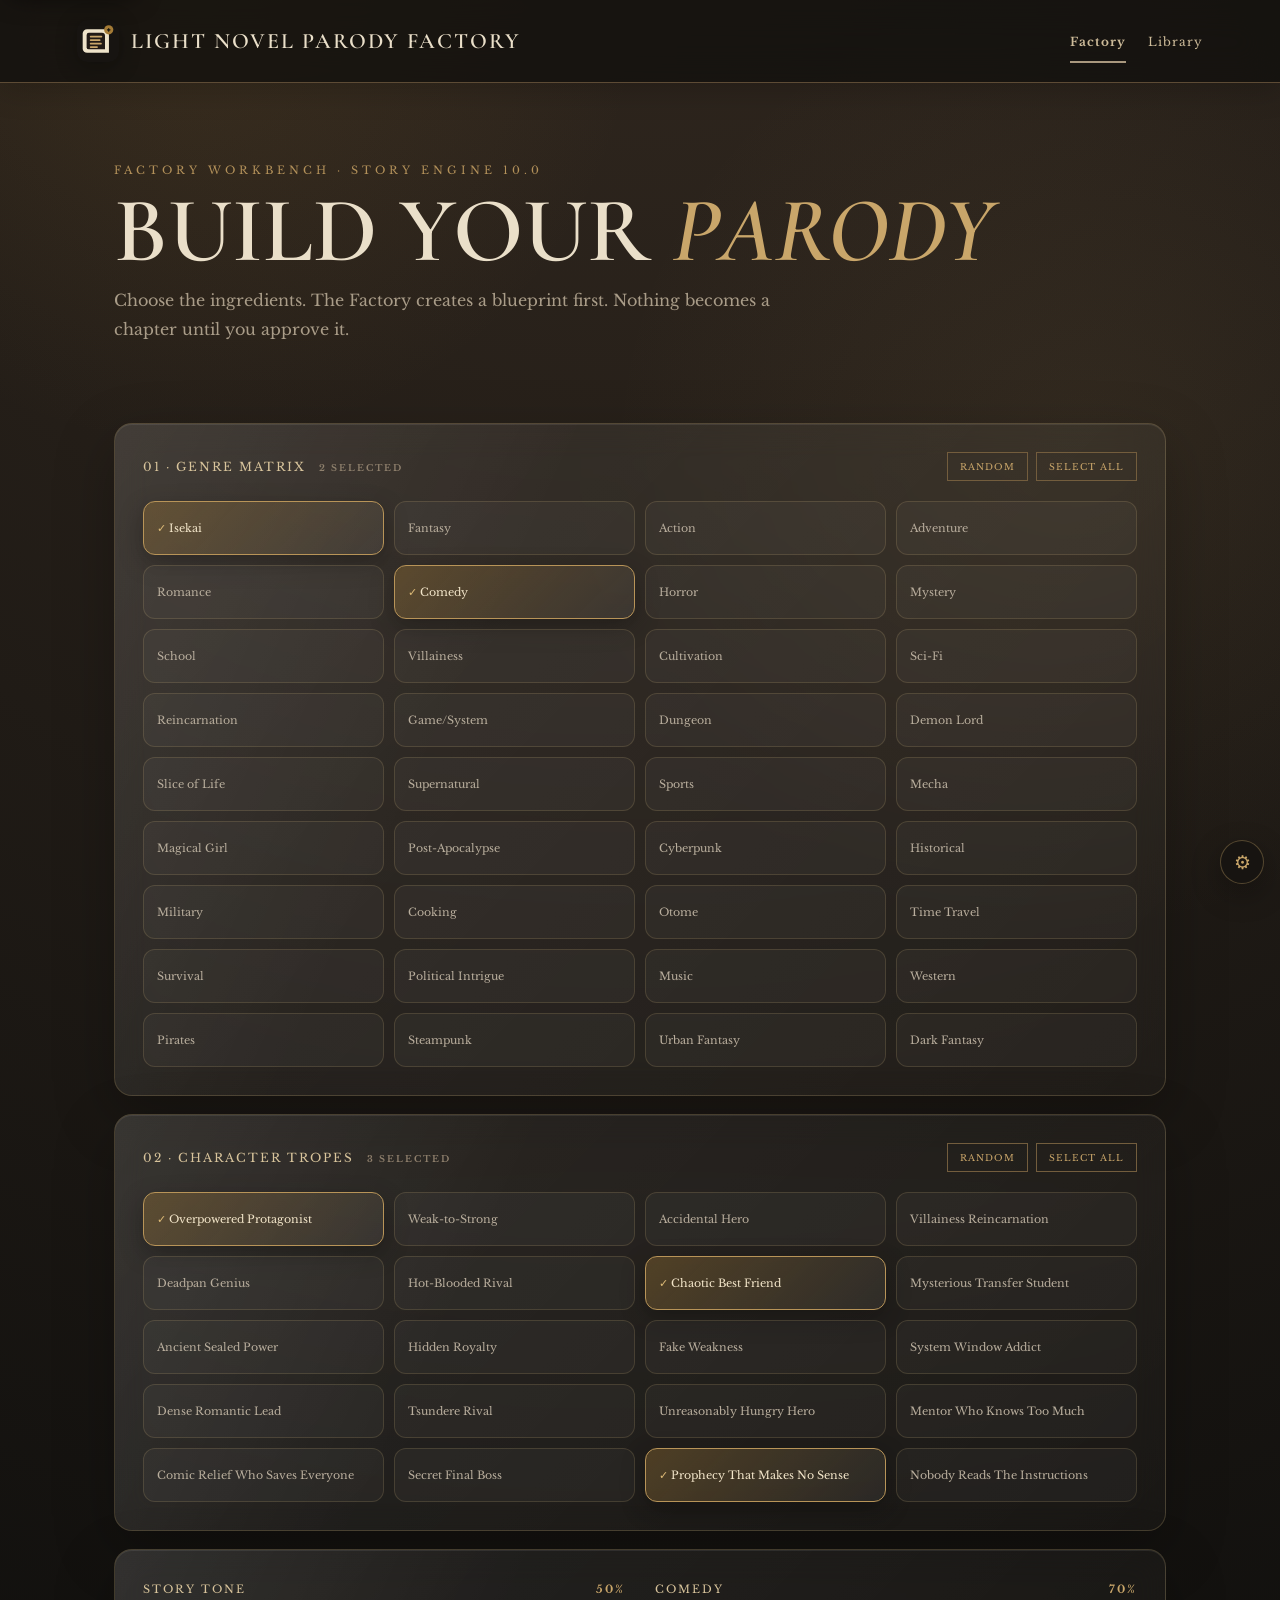
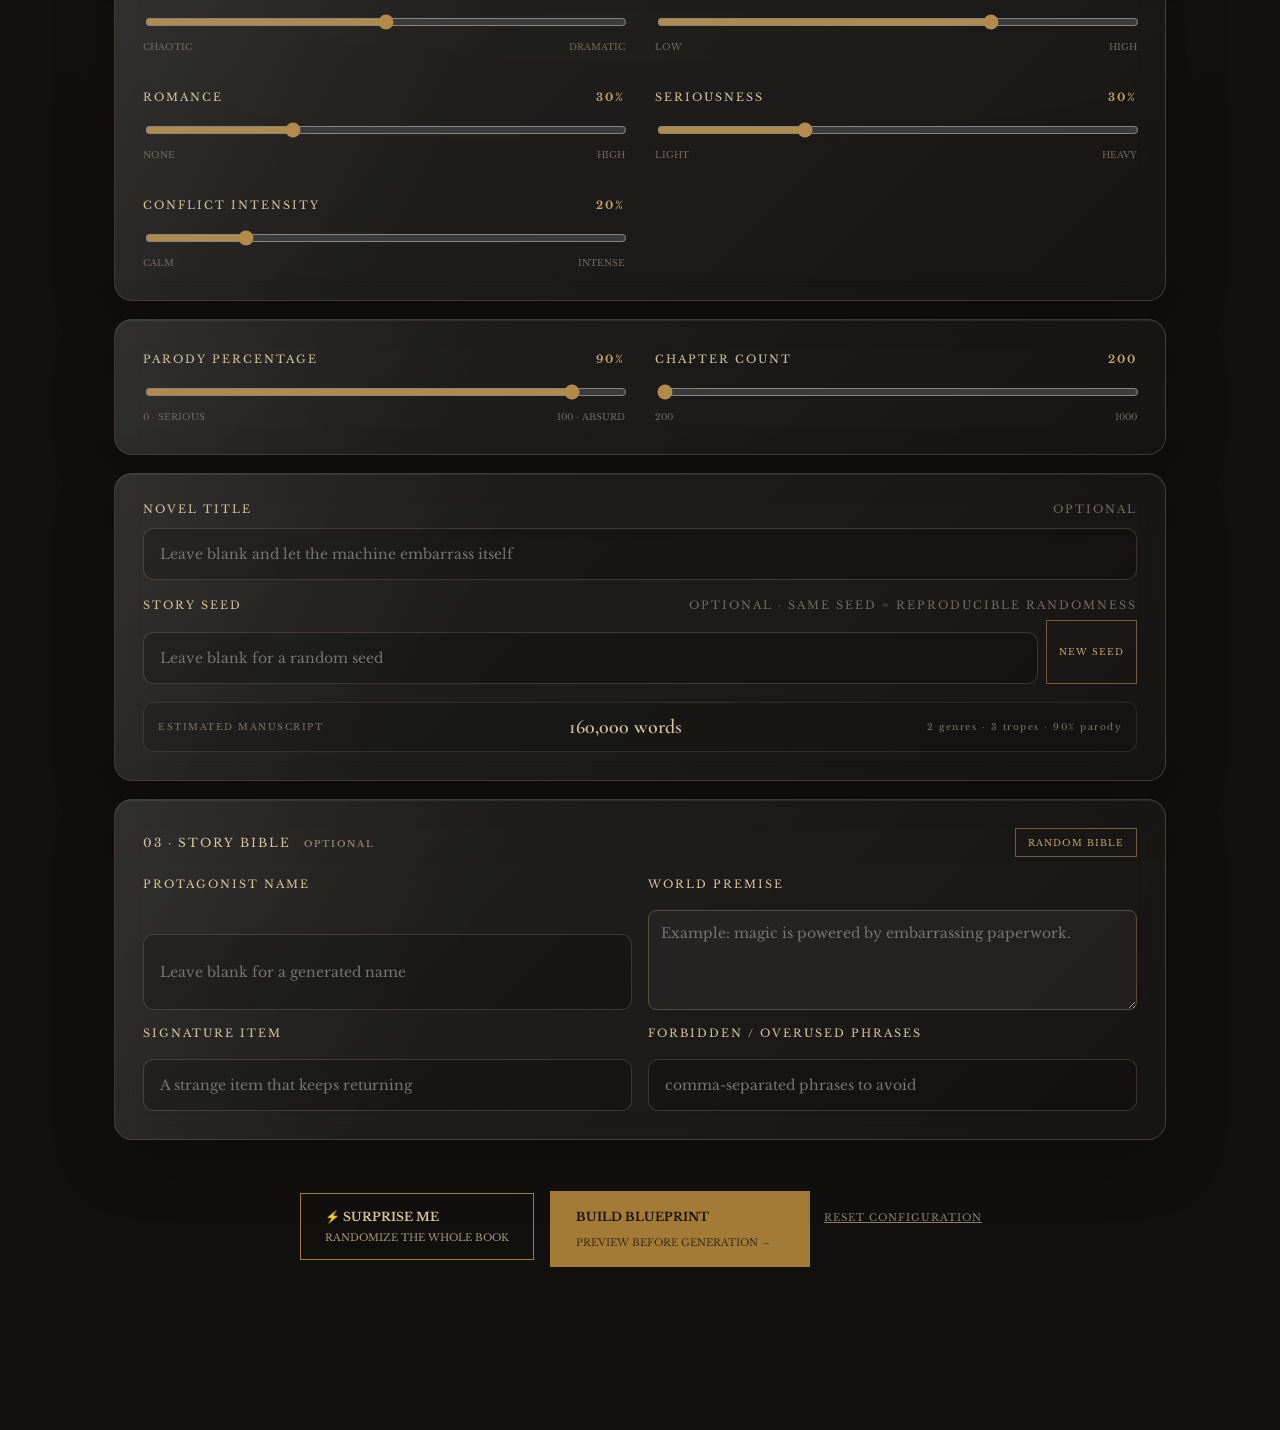
==== commit 92bb8d64: "Upgrade builder branding to Story Engine 10" ====
--- a/create.html
+++ b/create.html
@@ -9,7 +9,7 @@
 <meta name="referrer" content="strict-origin-when-cross-origin"></head>
 <body><a class="skip-link" href="#main-content">Skip to content</a><header class="masthead"><a class="brand brand-link" href="index.html" aria-label="Light Novel Parody Factory — Home"><img class="site-logo" src="icons/icon-192.svg" alt="" width="42" height="42"><span>LIGHT NOVEL PARODY FACTORY</span></a><nav aria-label="Primary navigation"><a class="active" aria-current="page" href="index.html">Factory</a><a href="library.html">Library</a></nav></header>
 <main id="main-content" class="factory-builder">
-<section class="builder-head"><p class="eyebrow">FACTORY WORKBENCH · STORY ENGINE 9.0</p><h1>BUILD YOUR <em>PARODY</em></h1><p>Choose the ingredients. The Factory creates a blueprint first. Nothing becomes a chapter until you approve it.</p></section>
+<section class="builder-head"><p class="eyebrow">FACTORY WORKBENCH · STORY ENGINE 10.0</p><h1>BUILD YOUR <em>PARODY</em></h1><p>Choose the ingredients. The Factory creates a blueprint first. Nothing becomes a chapter until you approve it.</p></section>
 <section class="glass-panel"><div class="panel-title"><span>01 · GENRE MATRIX <strong id="genreCount">2 SELECTED</strong></span><div class="panel-actions"><button class="mini" id="randomGenres">RANDOM</button><button class="mini" id="allGenres">SELECT ALL</button></div></div><div id="genres" class="card-grid"></div></section>
 <section class="glass-panel"><div class="panel-title"><span>02 · CHARACTER TROPES <strong id="tropeCount">3 SELECTED</strong></span><div class="panel-actions"><button class="mini" id="randomTropes">RANDOM</button><button class="mini" id="allTropes">SELECT ALL</button></div></div><div id="tropes" class="card-grid"></div></section>
 <section class="glass-panel controls-grid"><div><label>STORY TONE <output id="toneOut">50%</output></label><input id="tone" type="range" min="0" max="100" value="50"><div class="range-labels"><span>CHAOTIC</span><span>DRAMATIC</span></div></div><div><label>COMEDY <output id="comedyOut">70%</output></label><input id="comedy" type="range" min="0" max="100" value="70"><div class="range-labels"><span>LOW</span><span>HIGH</span></div></div><div><label>ROMANCE <output id="romanceOut">30%</output></label><input id="romance" type="range" min="0" max="100" value="30"><div class="range-labels"><span>NONE</span><span>HIGH</span></div></div><div><label>SERIOUSNESS <output id="seriousOut">30%</output></label><input id="serious" type="range" min="0" max="100" value="30"><div class="range-labels"><span>LIGHT</span><span>HEAVY</span></div></div><div><label>CONFLICT INTENSITY <output id="violenceOut">20%</output></label><input id="violence" type="range" min="0" max="100" value="20"><div class="range-labels"><span>CALM</span><span>INTENSE</span></div></div></section><section class="glass-panel controls-grid">
--- a/css/jekyll.css
+++ b/css/jekyll.css
@@ -372,3 +372,6 @@
 
 /* FACTORY 8.0 STORY BIBLE */
 .story-bible-panel .bible-grid{display:grid;grid-template-columns:1fr 1fr;gap:16px}.story-bible-panel .bible-grid>div{display:grid;gap:7px}.story-bible-panel .bible-area{min-height:100px;resize:vertical}.story-bible-panel .text-input{box-sizing:border-box;width:100%}.story-bible-panel textarea{font:14px 'Libre Baskerville';line-height:1.5;padding:12px;border:1px solid var(--line);background:rgba(255,255,255,.04);color:inherit;border-radius:8px}@media(max-width:760px){.story-bible-panel .bible-grid{grid-template-columns:1fr}}
+
+/* FACTORY 9.0 SEED CONTROLS */
+.seed-row{display:grid;gap:8px;margin:18px 0}.seed-controls{display:grid;grid-template-columns:1fr auto;gap:8px}.seed-controls .text-input{min-width:0}@media(max-width:560px){.seed-controls{grid-template-columns:1fr}.seed-controls .mini{width:100%}}
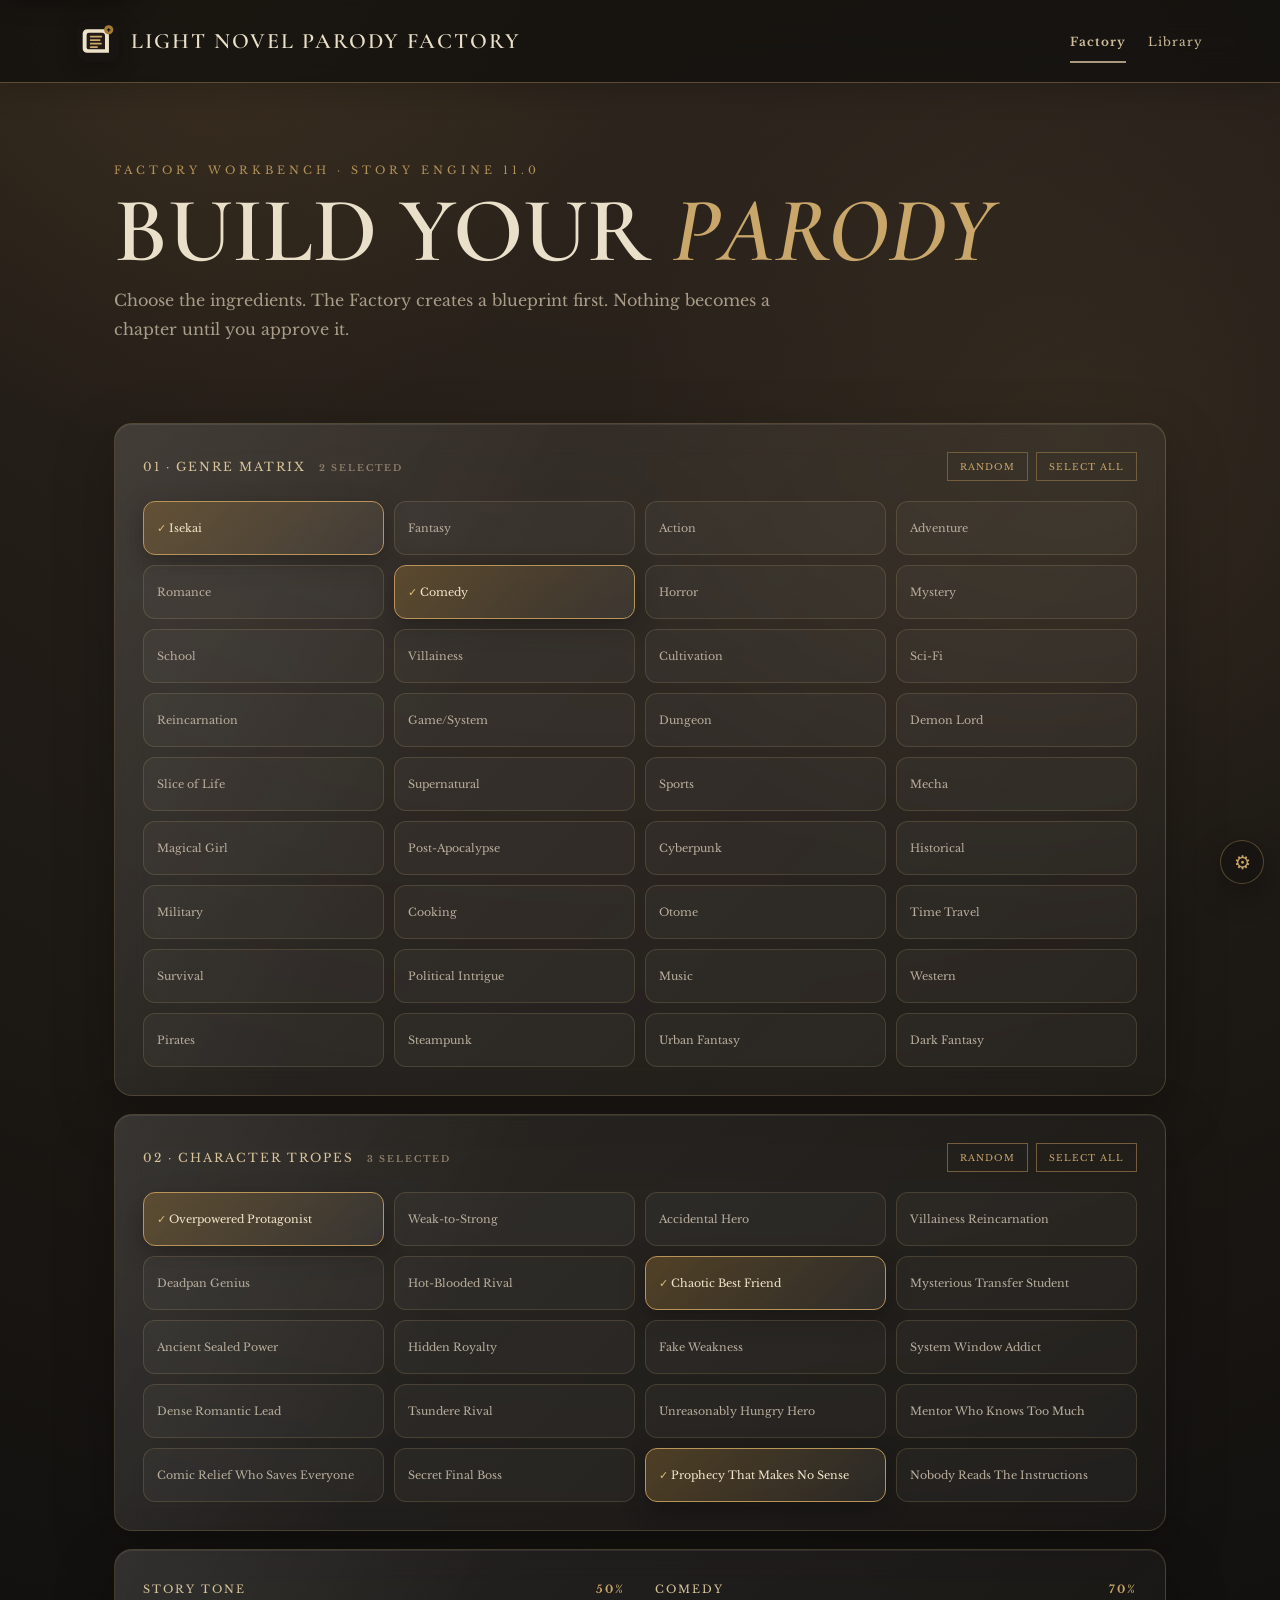
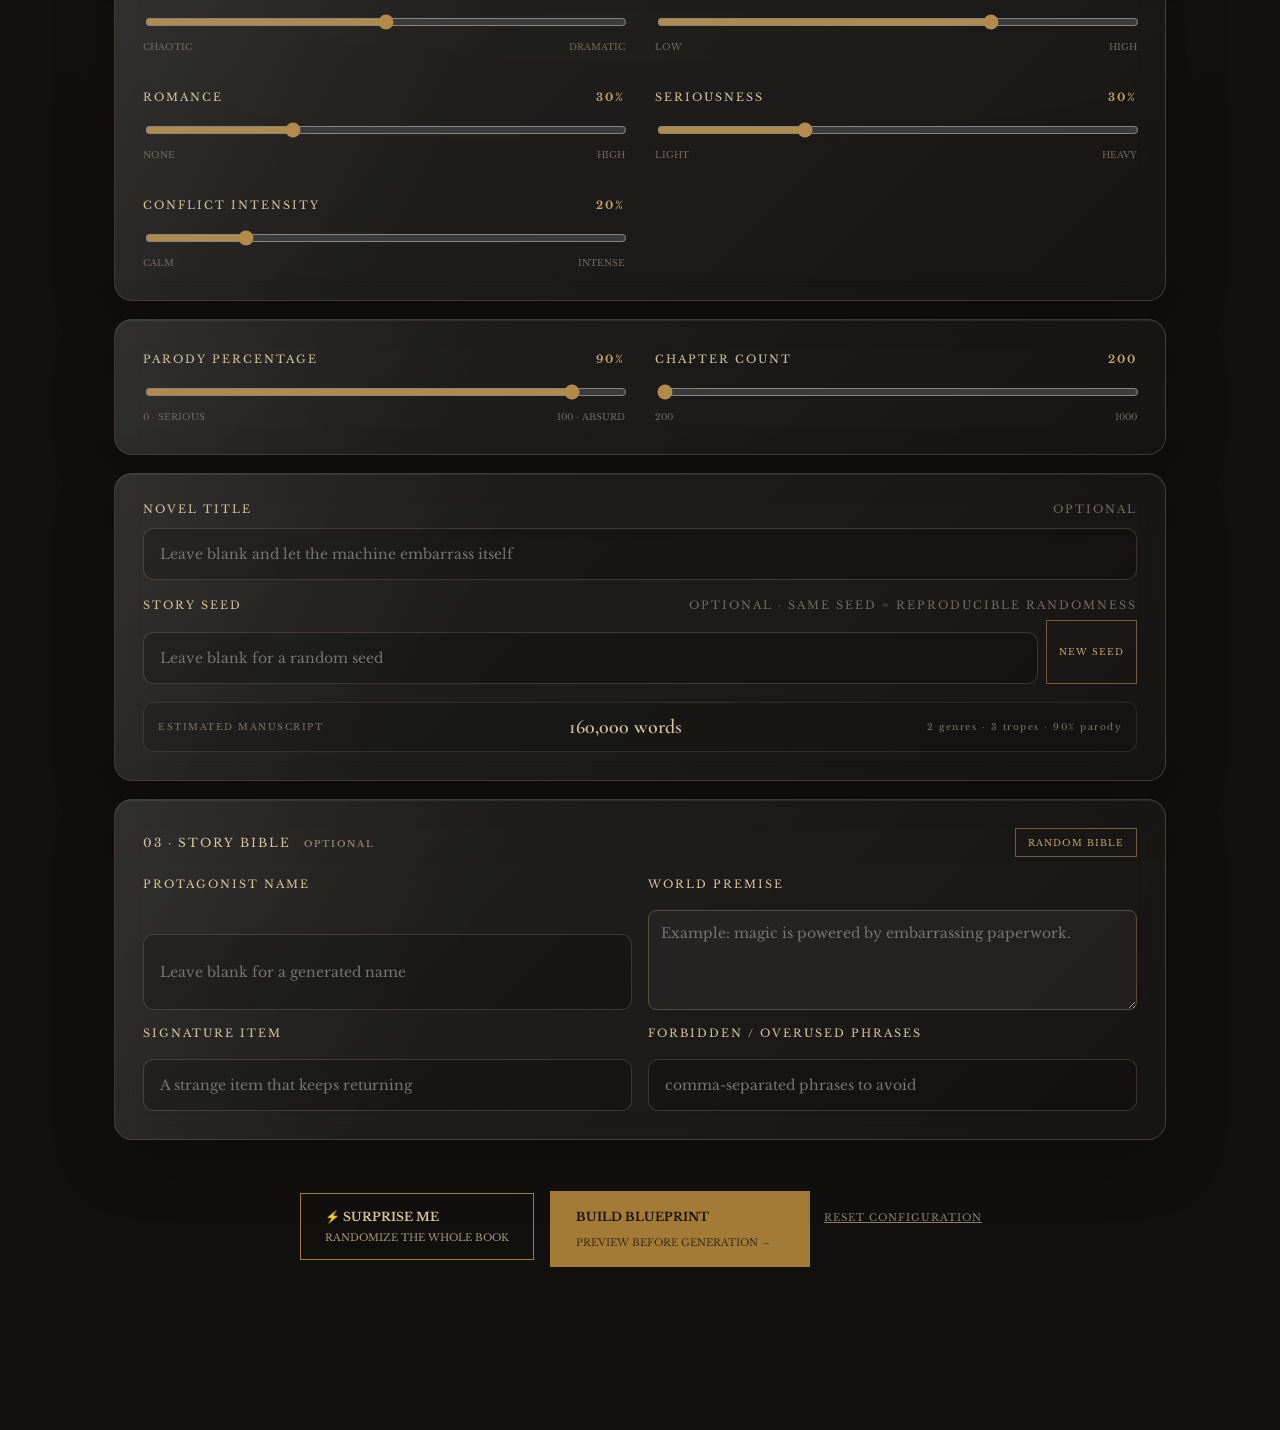
==== commit e6f743fc: "Bump Factory UI to v11.0" ====
--- a/create.html
+++ b/create.html
@@ -9,7 +9,7 @@
 <meta name="referrer" content="strict-origin-when-cross-origin"></head>
 <body><a class="skip-link" href="#main-content">Skip to content</a><header class="masthead"><a class="brand brand-link" href="index.html" aria-label="Light Novel Parody Factory — Home"><img class="site-logo" src="icons/icon-192.svg" alt="" width="42" height="42"><span>LIGHT NOVEL PARODY FACTORY</span></a><nav aria-label="Primary navigation"><a class="active" aria-current="page" href="index.html">Factory</a><a href="library.html">Library</a></nav></header>
 <main id="main-content" class="factory-builder">
-<section class="builder-head"><p class="eyebrow">FACTORY WORKBENCH · STORY ENGINE 10.0</p><h1>BUILD YOUR <em>PARODY</em></h1><p>Choose the ingredients. The Factory creates a blueprint first. Nothing becomes a chapter until you approve it.</p></section>
+<section class="builder-head"><p class="eyebrow">FACTORY WORKBENCH · STORY ENGINE 11.0</p><h1>BUILD YOUR <em>PARODY</em></h1><p>Choose the ingredients. The Factory creates a blueprint first. Nothing becomes a chapter until you approve it.</p></section>
 <section class="glass-panel"><div class="panel-title"><span>01 · GENRE MATRIX <strong id="genreCount">2 SELECTED</strong></span><div class="panel-actions"><button class="mini" id="randomGenres">RANDOM</button><button class="mini" id="allGenres">SELECT ALL</button></div></div><div id="genres" class="card-grid"></div></section>
 <section class="glass-panel"><div class="panel-title"><span>02 · CHARACTER TROPES <strong id="tropeCount">3 SELECTED</strong></span><div class="panel-actions"><button class="mini" id="randomTropes">RANDOM</button><button class="mini" id="allTropes">SELECT ALL</button></div></div><div id="tropes" class="card-grid"></div></section>
 <section class="glass-panel controls-grid"><div><label>STORY TONE <output id="toneOut">50%</output></label><input id="tone" type="range" min="0" max="100" value="50"><div class="range-labels"><span>CHAOTIC</span><span>DRAMATIC</span></div></div><div><label>COMEDY <output id="comedyOut">70%</output></label><input id="comedy" type="range" min="0" max="100" value="70"><div class="range-labels"><span>LOW</span><span>HIGH</span></div></div><div><label>ROMANCE <output id="romanceOut">30%</output></label><input id="romance" type="range" min="0" max="100" value="30"><div class="range-labels"><span>NONE</span><span>HIGH</span></div></div><div><label>SERIOUSNESS <output id="seriousOut">30%</output></label><input id="serious" type="range" min="0" max="100" value="30"><div class="range-labels"><span>LIGHT</span><span>HEAVY</span></div></div><div><label>CONFLICT INTENSITY <output id="violenceOut">20%</output></label><input id="violence" type="range" min="0" max="100" value="20"><div class="range-labels"><span>CALM</span><span>INTENSE</span></div></div></section><section class="glass-panel controls-grid">
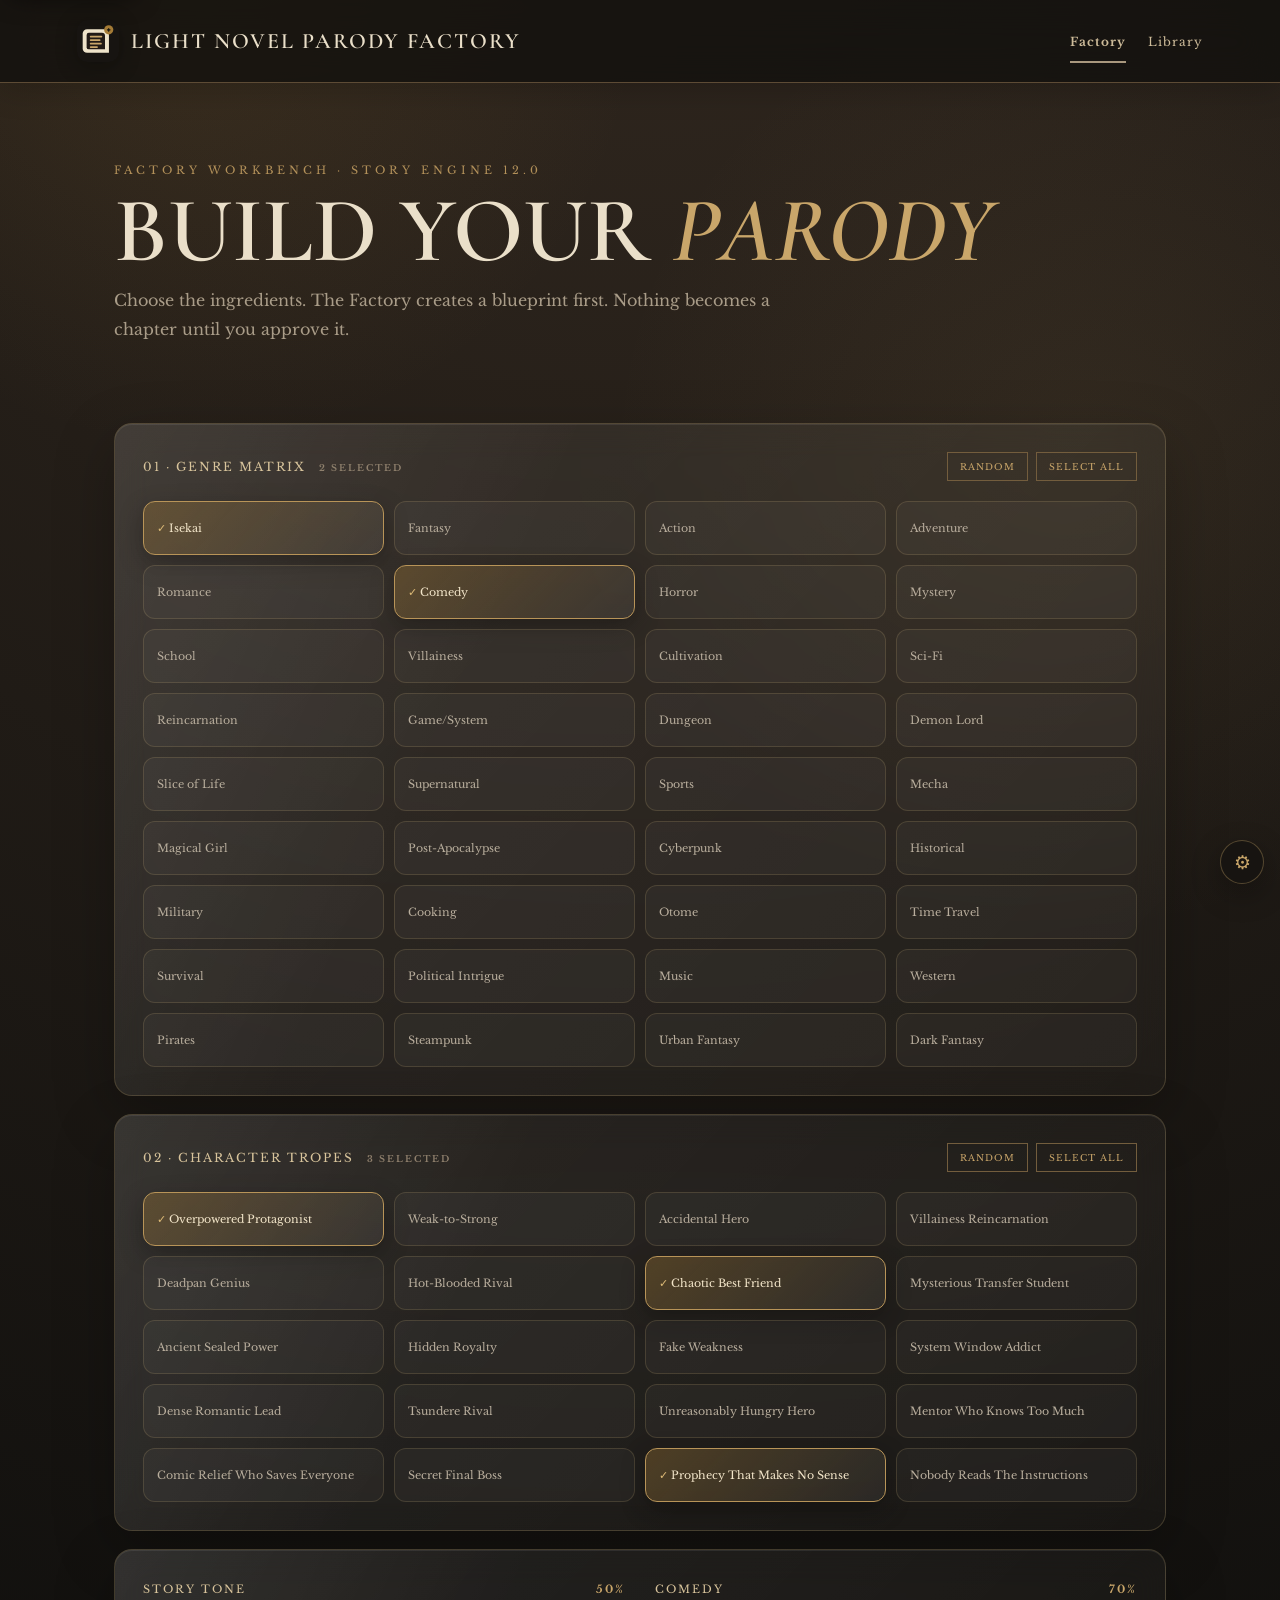
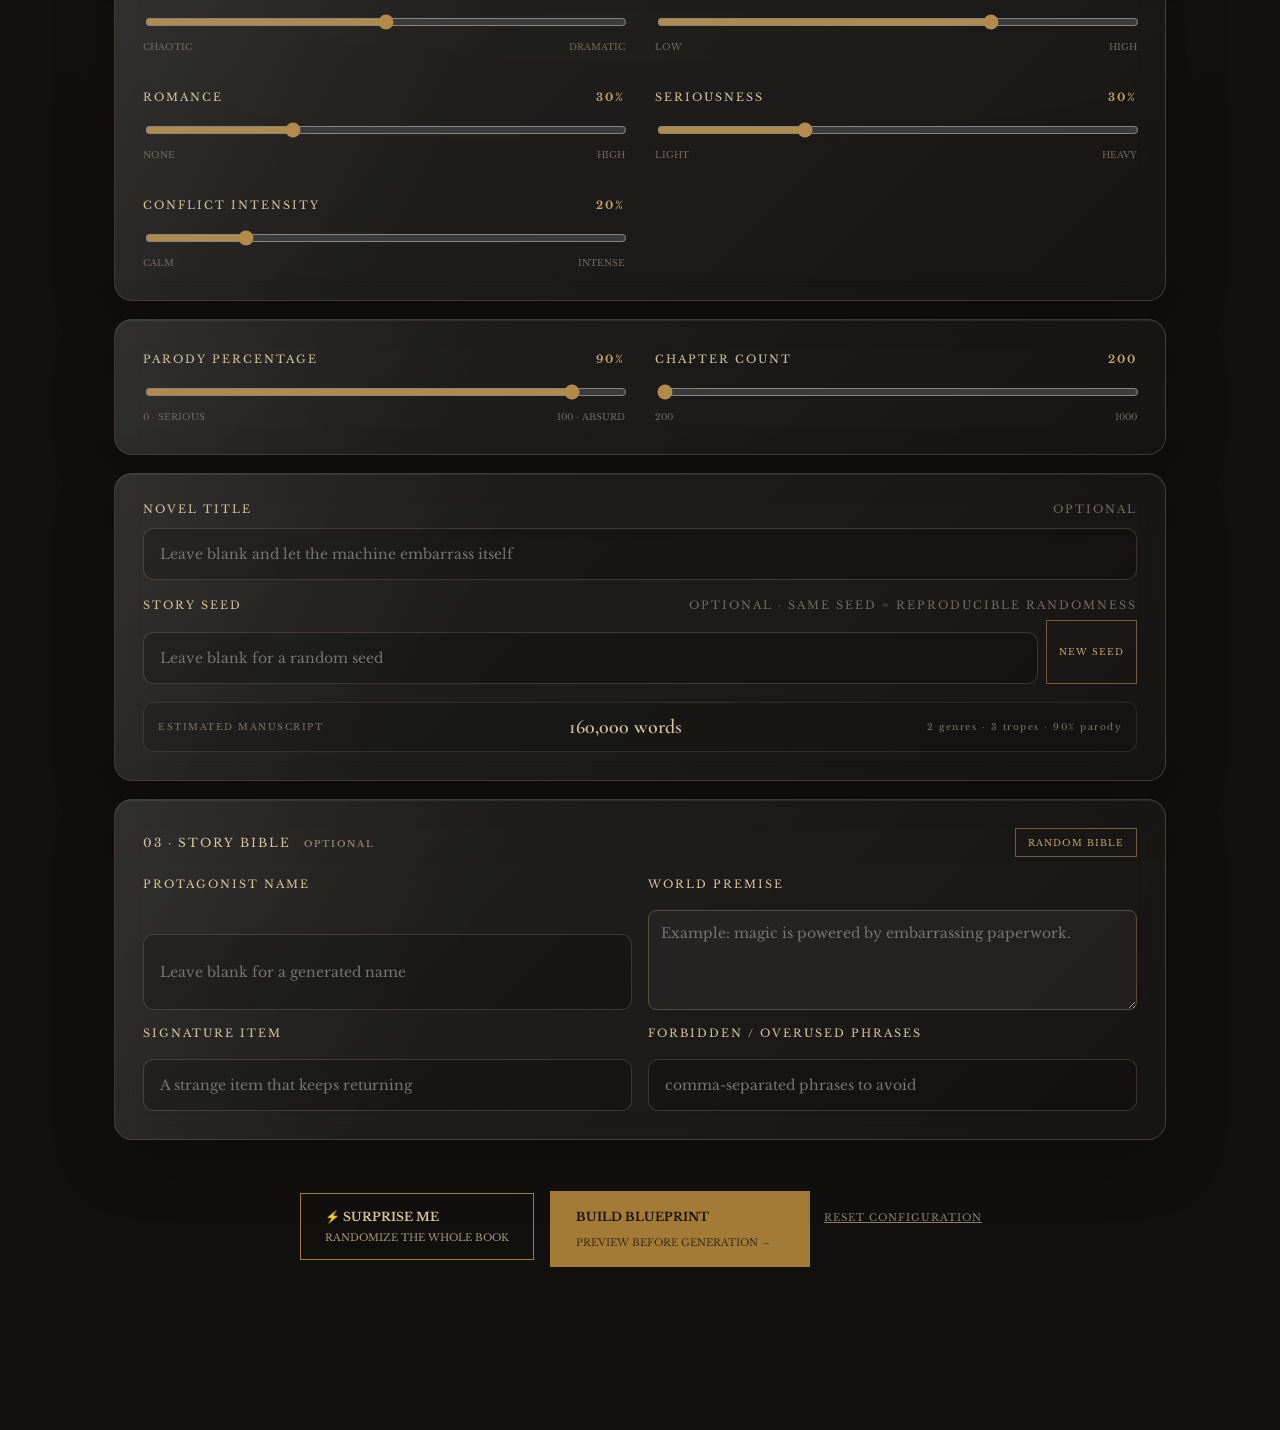
==== commit adef8ac5: "Upgrade UI to v12" ====
--- a/create.html
+++ b/create.html
@@ -9,7 +9,7 @@
 <meta name="referrer" content="strict-origin-when-cross-origin"></head>
 <body><a class="skip-link" href="#main-content">Skip to content</a><header class="masthead"><a class="brand brand-link" href="index.html" aria-label="Light Novel Parody Factory — Home"><img class="site-logo" src="icons/icon-192.svg" alt="" width="42" height="42"><span>LIGHT NOVEL PARODY FACTORY</span></a><nav aria-label="Primary navigation"><a class="active" aria-current="page" href="index.html">Factory</a><a href="library.html">Library</a></nav></header>
 <main id="main-content" class="factory-builder">
-<section class="builder-head"><p class="eyebrow">FACTORY WORKBENCH · STORY ENGINE 11.0</p><h1>BUILD YOUR <em>PARODY</em></h1><p>Choose the ingredients. The Factory creates a blueprint first. Nothing becomes a chapter until you approve it.</p></section>
+<section class="builder-head"><p class="eyebrow">FACTORY WORKBENCH · STORY ENGINE 12.0</p><h1>BUILD YOUR <em>PARODY</em></h1><p>Choose the ingredients. The Factory creates a blueprint first. Nothing becomes a chapter until you approve it.</p></section>
 <section class="glass-panel"><div class="panel-title"><span>01 · GENRE MATRIX <strong id="genreCount">2 SELECTED</strong></span><div class="panel-actions"><button class="mini" id="randomGenres">RANDOM</button><button class="mini" id="allGenres">SELECT ALL</button></div></div><div id="genres" class="card-grid"></div></section>
 <section class="glass-panel"><div class="panel-title"><span>02 · CHARACTER TROPES <strong id="tropeCount">3 SELECTED</strong></span><div class="panel-actions"><button class="mini" id="randomTropes">RANDOM</button><button class="mini" id="allTropes">SELECT ALL</button></div></div><div id="tropes" class="card-grid"></div></section>
 <section class="glass-panel controls-grid"><div><label>STORY TONE <output id="toneOut">50%</output></label><input id="tone" type="range" min="0" max="100" value="50"><div class="range-labels"><span>CHAOTIC</span><span>DRAMATIC</span></div></div><div><label>COMEDY <output id="comedyOut">70%</output></label><input id="comedy" type="range" min="0" max="100" value="70"><div class="range-labels"><span>LOW</span><span>HIGH</span></div></div><div><label>ROMANCE <output id="romanceOut">30%</output></label><input id="romance" type="range" min="0" max="100" value="30"><div class="range-labels"><span>NONE</span><span>HIGH</span></div></div><div><label>SERIOUSNESS <output id="seriousOut">30%</output></label><input id="serious" type="range" min="0" max="100" value="30"><div class="range-labels"><span>LIGHT</span><span>HEAVY</span></div></div><div><label>CONFLICT INTENSITY <output id="violenceOut">20%</output></label><input id="violence" type="range" min="0" max="100" value="20"><div class="range-labels"><span>CALM</span><span>INTENSE</span></div></div></section><section class="glass-panel controls-grid">
--- a/css/jekyll.css
+++ b/css/jekyll.css
@@ -375,3 +375,7 @@
 
 /* FACTORY 9.0 SEED CONTROLS */
 .seed-row{display:grid;gap:8px;margin:18px 0}.seed-controls{display:grid;grid-template-columns:1fr auto;gap:8px}.seed-controls .text-input{min-width:0}@media(max-width:560px){.seed-controls{grid-template-columns:1fr}.seed-controls .mini{width:100%}}
+
+
+/* Factory v11 accessibility and modern viewport polish */
+:focus-visible{outline:2px solid var(--gold2);outline-offset:3px}button,a,input,textarea,select{touch-action:manipulation}@media (prefers-reduced-motion:reduce){html{scroll-behavior:auto}*,*::before,*::after{animation-duration:.001ms!important;animation-iteration-count:1!important;transition-duration:.001ms!important;scroll-behavior:auto!important}}@media (max-width:720px){.masthead{padding-left:max(14px,env(safe-area-inset-left));padding-right:max(14px,env(safe-area-inset-right))}.pwa-settings-button{bottom:max(16px,env(safe-area-inset-bottom));right:max(16px,env(safe-area-inset-right))}}
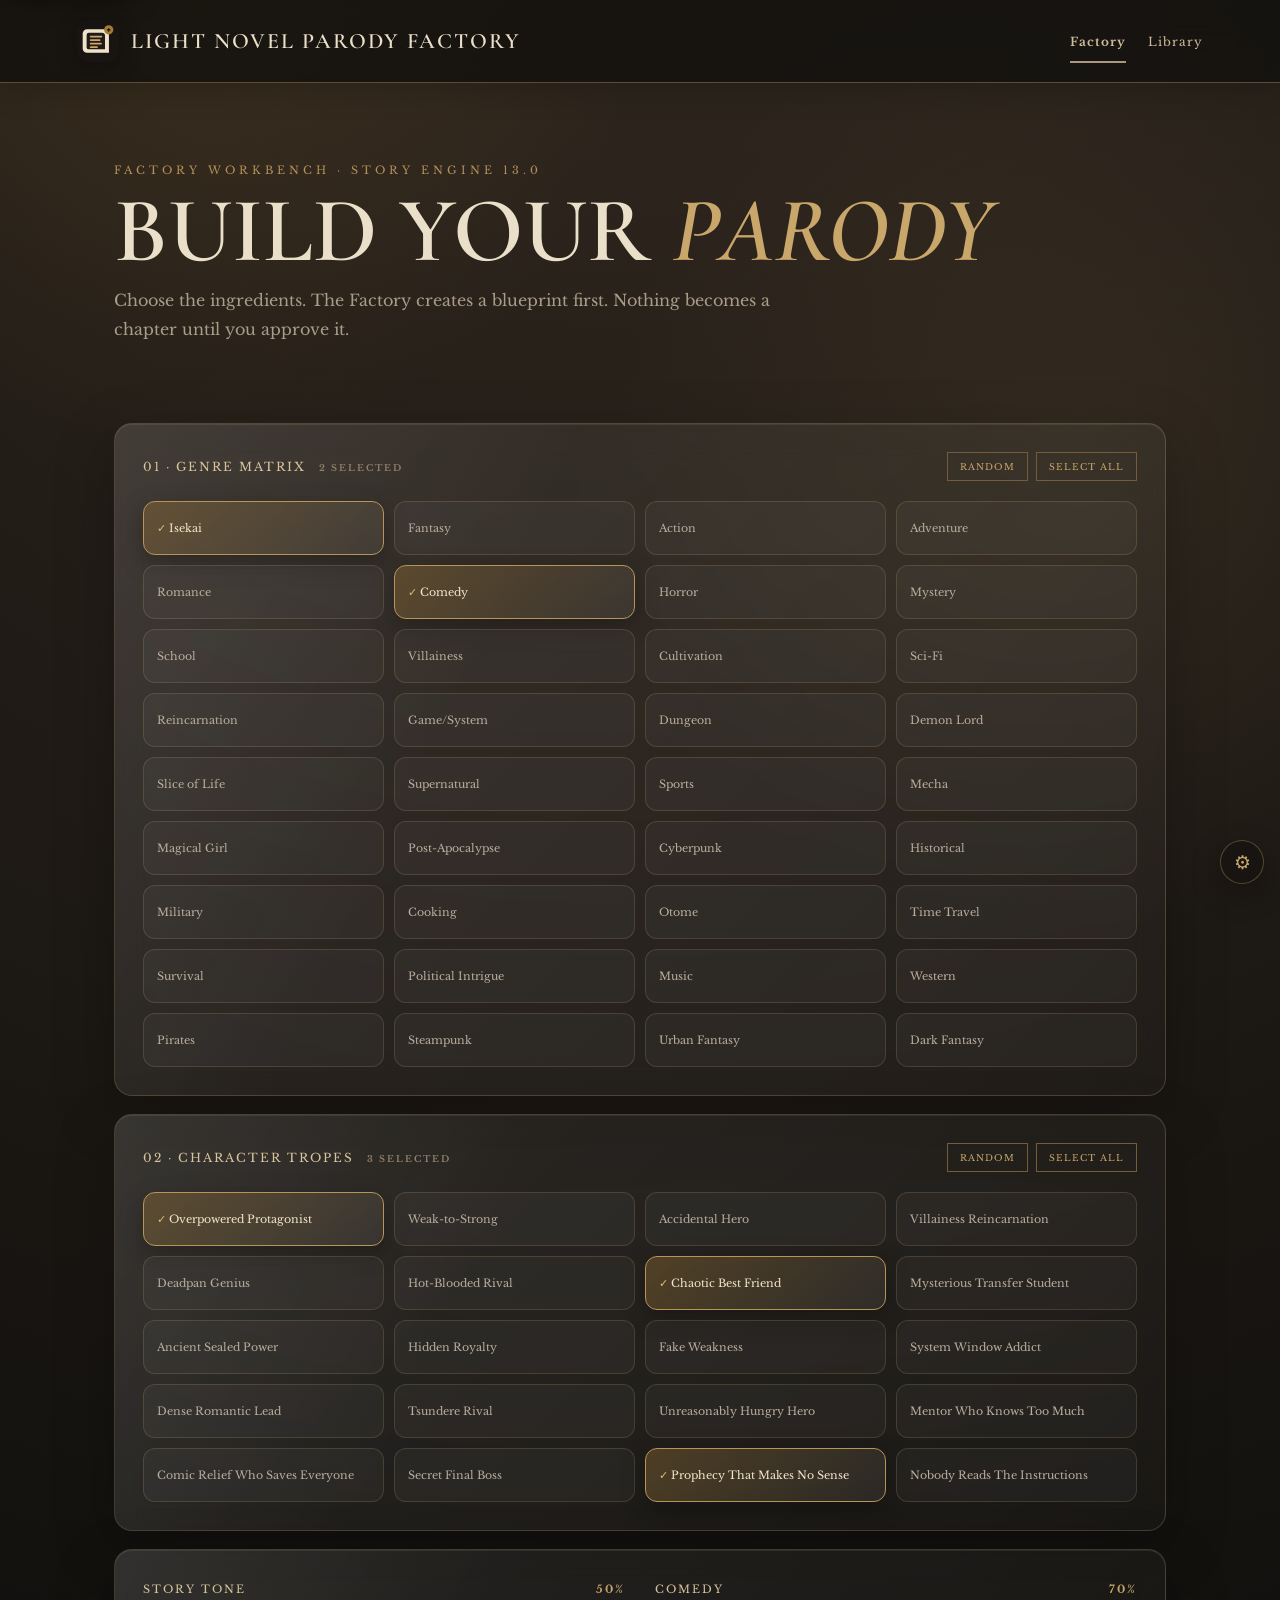
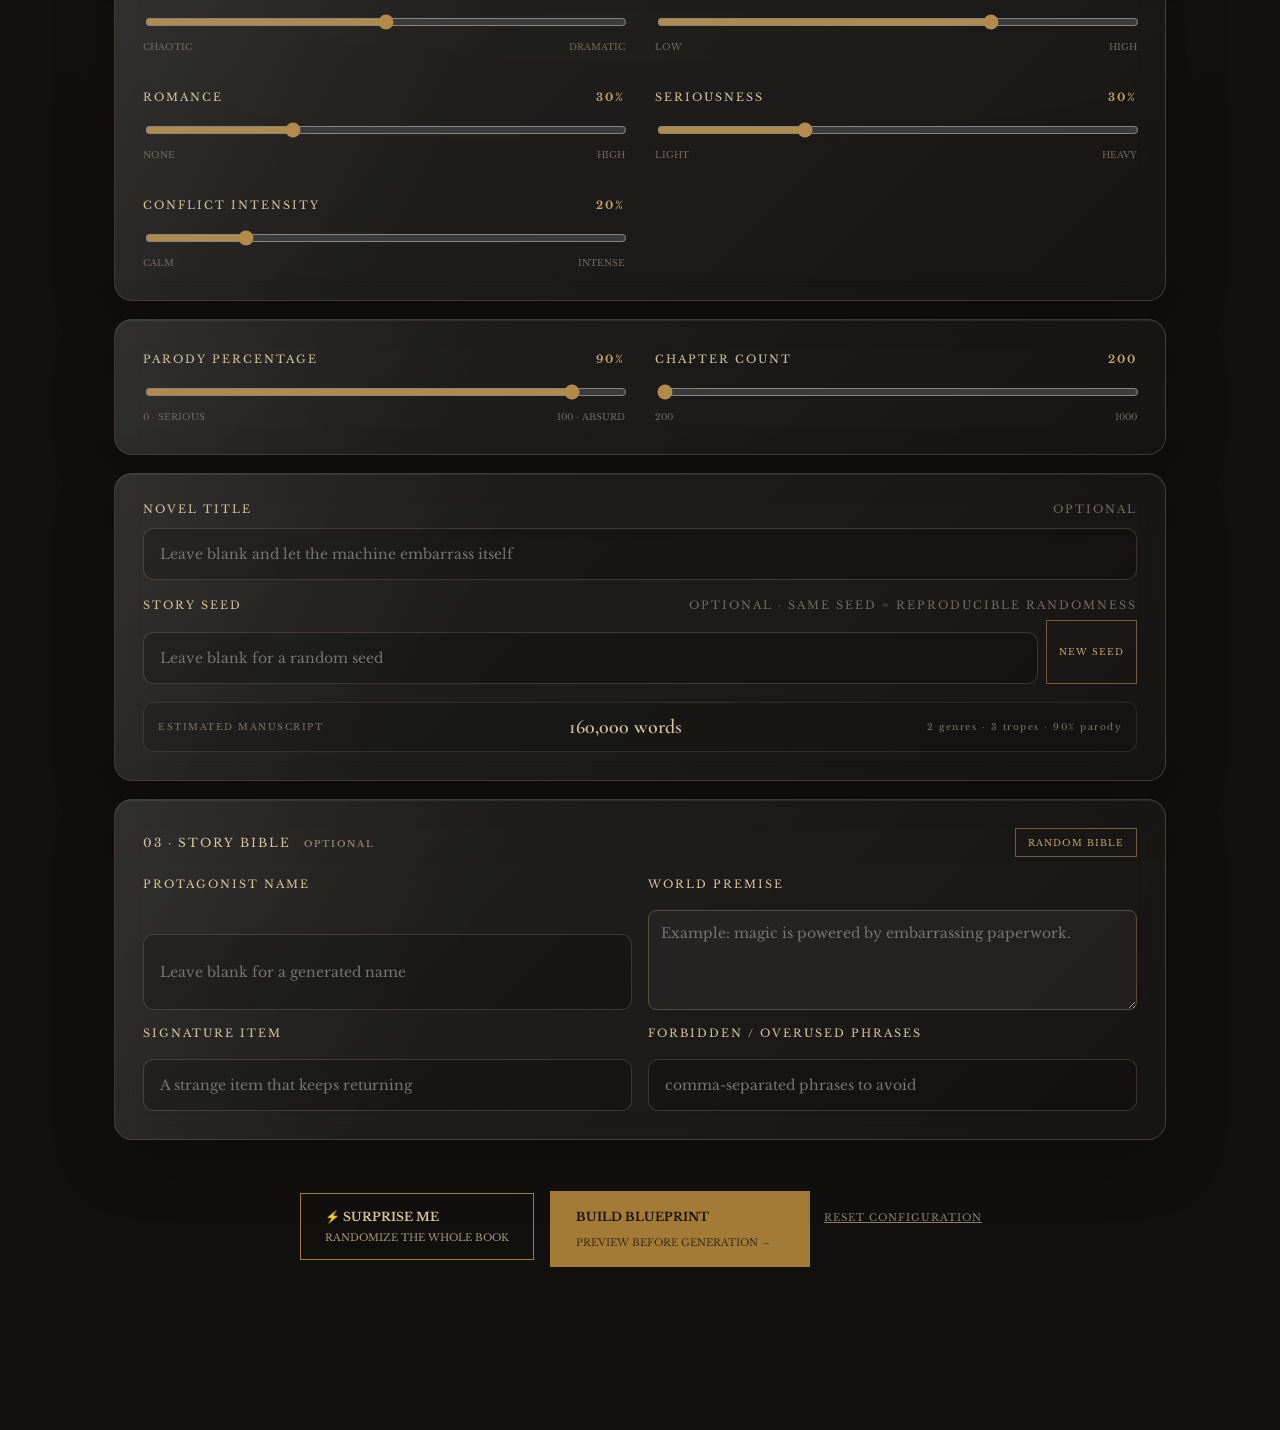
==== commit b3600b6c: "Align Factory workbench with 13.0" ====
--- a/create.html
+++ b/create.html
@@ -9,7 +9,7 @@
 <meta name="referrer" content="strict-origin-when-cross-origin"></head>
 <body><a class="skip-link" href="#main-content">Skip to content</a><header class="masthead"><a class="brand brand-link" href="index.html" aria-label="Light Novel Parody Factory — Home"><img class="site-logo" src="icons/icon-192.svg" alt="" width="42" height="42"><span>LIGHT NOVEL PARODY FACTORY</span></a><nav aria-label="Primary navigation"><a class="active" aria-current="page" href="index.html">Factory</a><a href="library.html">Library</a></nav></header>
 <main id="main-content" class="factory-builder">
-<section class="builder-head"><p class="eyebrow">FACTORY WORKBENCH · STORY ENGINE 12.0</p><h1>BUILD YOUR <em>PARODY</em></h1><p>Choose the ingredients. The Factory creates a blueprint first. Nothing becomes a chapter until you approve it.</p></section>
+<section class="builder-head"><p class="eyebrow">FACTORY WORKBENCH · STORY ENGINE 13.0</p><h1>BUILD YOUR <em>PARODY</em></h1><p>Choose the ingredients. The Factory creates a blueprint first. Nothing becomes a chapter until you approve it.</p></section>
 <section class="glass-panel"><div class="panel-title"><span>01 · GENRE MATRIX <strong id="genreCount">2 SELECTED</strong></span><div class="panel-actions"><button class="mini" id="randomGenres">RANDOM</button><button class="mini" id="allGenres">SELECT ALL</button></div></div><div id="genres" class="card-grid"></div></section>
 <section class="glass-panel"><div class="panel-title"><span>02 · CHARACTER TROPES <strong id="tropeCount">3 SELECTED</strong></span><div class="panel-actions"><button class="mini" id="randomTropes">RANDOM</button><button class="mini" id="allTropes">SELECT ALL</button></div></div><div id="tropes" class="card-grid"></div></section>
 <section class="glass-panel controls-grid"><div><label>STORY TONE <output id="toneOut">50%</output></label><input id="tone" type="range" min="0" max="100" value="50"><div class="range-labels"><span>CHAOTIC</span><span>DRAMATIC</span></div></div><div><label>COMEDY <output id="comedyOut">70%</output></label><input id="comedy" type="range" min="0" max="100" value="70"><div class="range-labels"><span>LOW</span><span>HIGH</span></div></div><div><label>ROMANCE <output id="romanceOut">30%</output></label><input id="romance" type="range" min="0" max="100" value="30"><div class="range-labels"><span>NONE</span><span>HIGH</span></div></div><div><label>SERIOUSNESS <output id="seriousOut">30%</output></label><input id="serious" type="range" min="0" max="100" value="30"><div class="range-labels"><span>LIGHT</span><span>HEAVY</span></div></div><div><label>CONFLICT INTENSITY <output id="violenceOut">20%</output></label><input id="violence" type="range" min="0" max="100" value="20"><div class="range-labels"><span>CALM</span><span>INTENSE</span></div></div></section><section class="glass-panel controls-grid">
--- a/css/jekyll.css
+++ b/css/jekyll.css
@@ -379,3 +379,7 @@
 
 /* Factory v11 accessibility and modern viewport polish */
 :focus-visible{outline:2px solid var(--gold2);outline-offset:3px}button,a,input,textarea,select{touch-action:manipulation}@media (prefers-reduced-motion:reduce){html{scroll-behavior:auto}*,*::before,*::after{animation-duration:.001ms!important;animation-iteration-count:1!important;transition-duration:.001ms!important;scroll-behavior:auto!important}}@media (max-width:720px){.masthead{padding-left:max(14px,env(safe-area-inset-left));padding-right:max(14px,env(safe-area-inset-right))}.pwa-settings-button{bottom:max(16px,env(safe-area-inset-bottom));right:max(16px,env(safe-area-inset-right))}}
+
+
+/* FACTORY 13.0 — library batch studio */
+.library-summary #selectedCount{color:#9a7a42}.book-select{width:17px;height:17px;accent-color:#9a7a42;cursor:pointer;margin-right:8px;vertical-align:middle}.book-index{display:flex;align-items:center;gap:6px}.book-card.selected{background:rgba(164,123,54,.07);box-shadow:inset 3px 0 0 #a47b36}.library-actions .mini:disabled{opacity:.35;cursor:not-allowed}.library-actions .danger-tool{color:#9a4b3d}@media(max-width:760px){.book-index{justify-content:flex-start}.book-select{width:20px;height:20px}.library-summary #selectedCount{width:100%}}
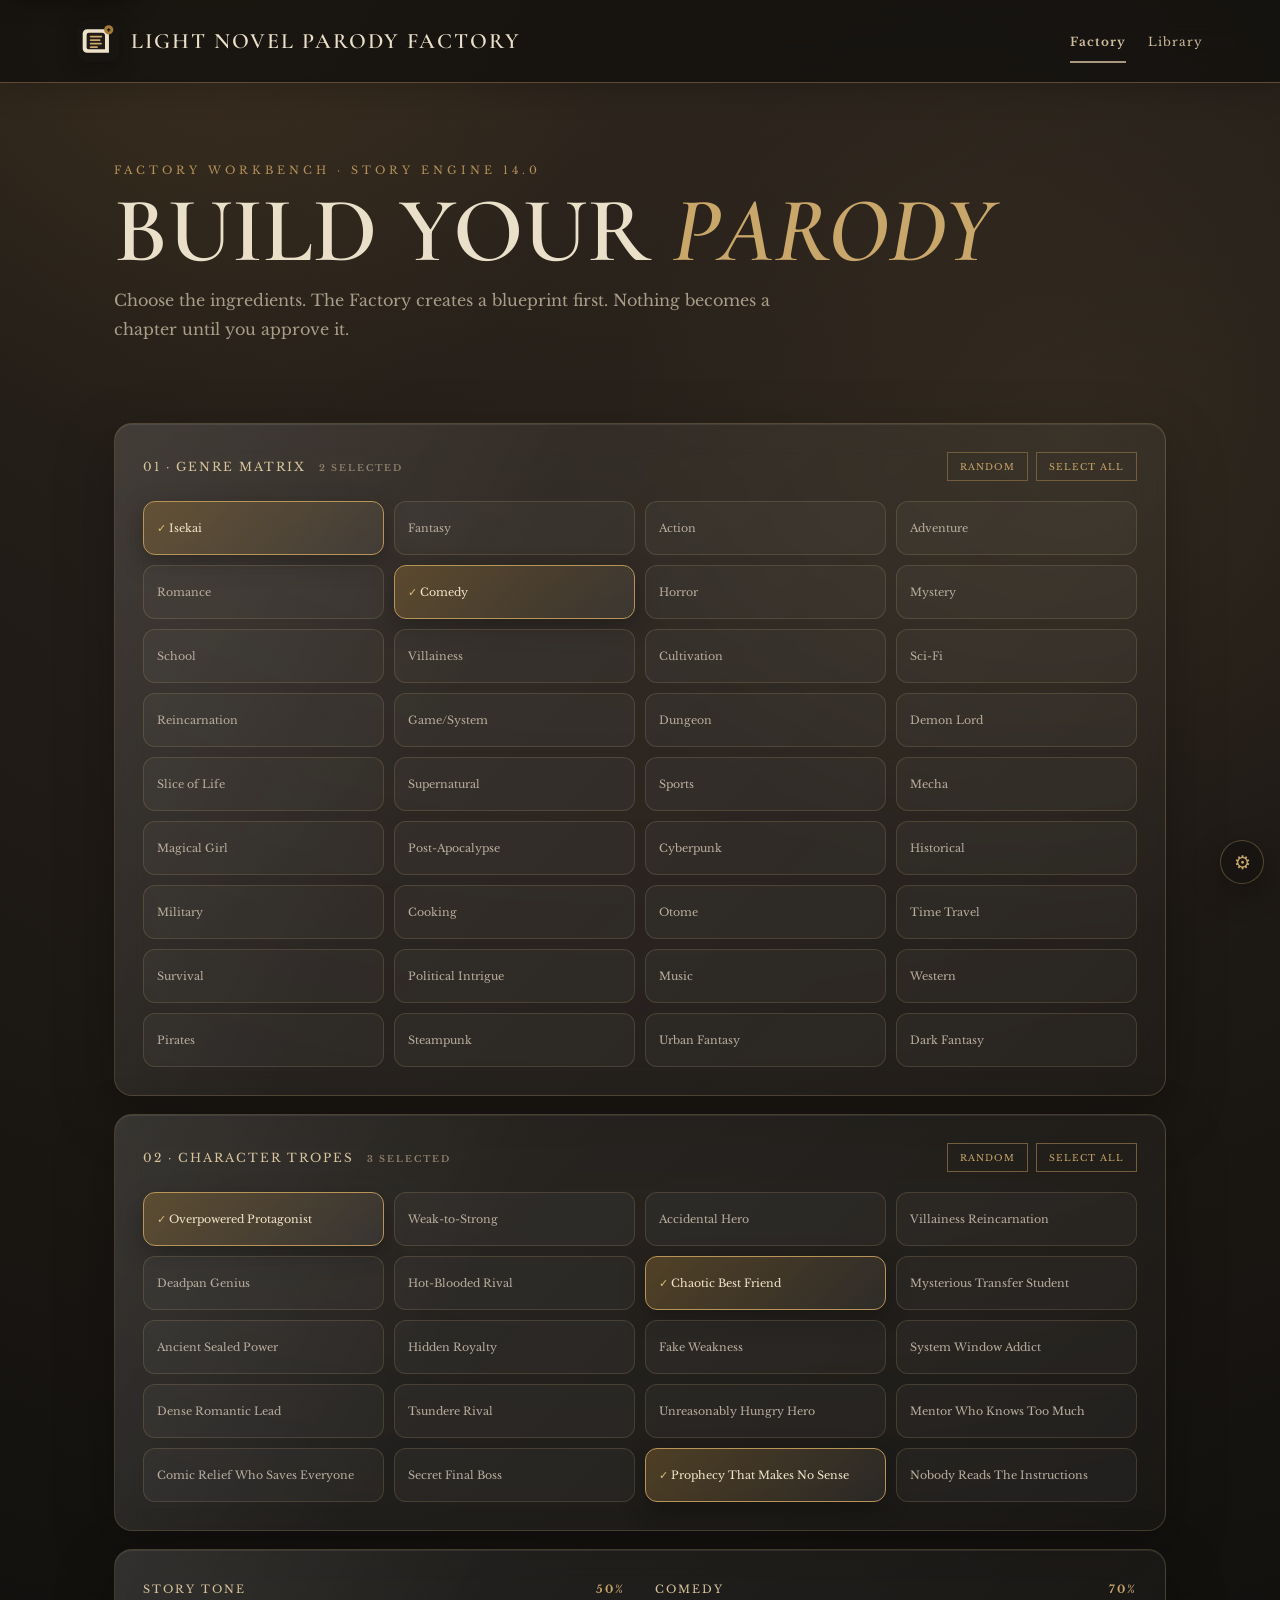
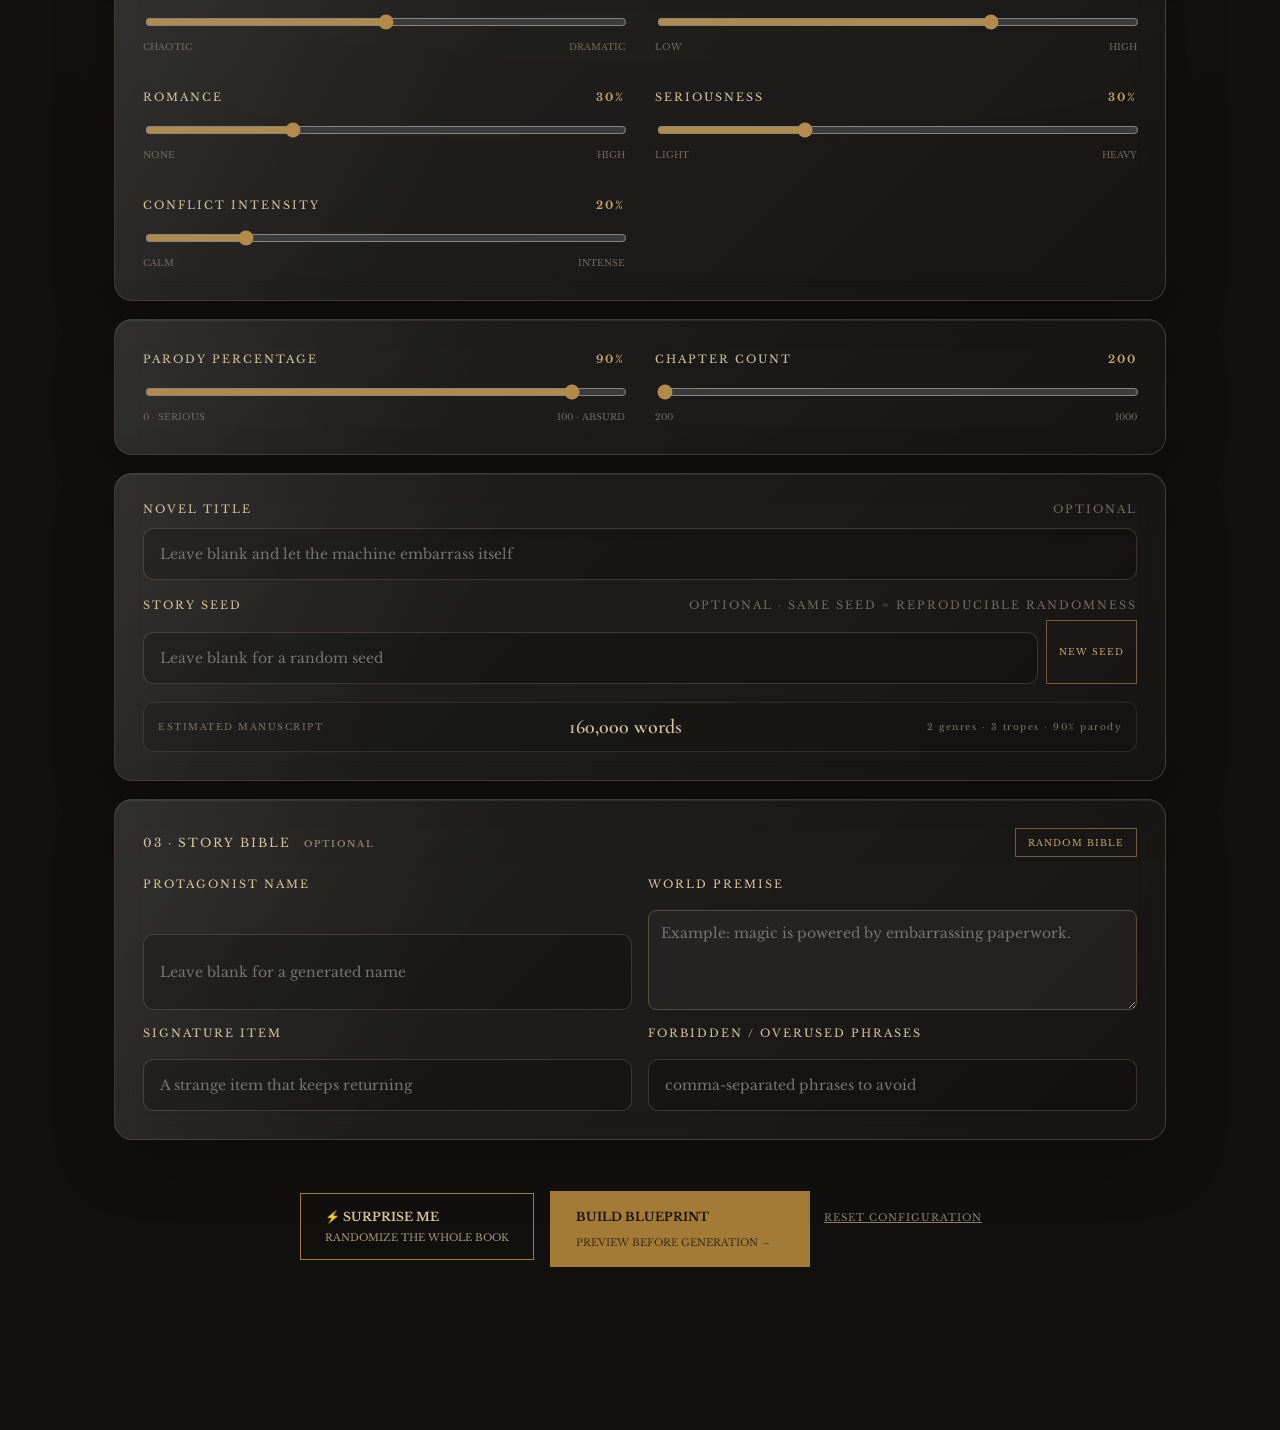
==== commit 61a02094: "Update Factory UI to v14" ====
--- a/create.html
+++ b/create.html
@@ -9,7 +9,7 @@
 <meta name="referrer" content="strict-origin-when-cross-origin"></head>
 <body><a class="skip-link" href="#main-content">Skip to content</a><header class="masthead"><a class="brand brand-link" href="index.html" aria-label="Light Novel Parody Factory — Home"><img class="site-logo" src="icons/icon-192.svg" alt="" width="42" height="42"><span>LIGHT NOVEL PARODY FACTORY</span></a><nav aria-label="Primary navigation"><a class="active" aria-current="page" href="index.html">Factory</a><a href="library.html">Library</a></nav></header>
 <main id="main-content" class="factory-builder">
-<section class="builder-head"><p class="eyebrow">FACTORY WORKBENCH · STORY ENGINE 13.0</p><h1>BUILD YOUR <em>PARODY</em></h1><p>Choose the ingredients. The Factory creates a blueprint first. Nothing becomes a chapter until you approve it.</p></section>
+<section class="builder-head"><p class="eyebrow">FACTORY WORKBENCH · STORY ENGINE 14.0</p><h1>BUILD YOUR <em>PARODY</em></h1><p>Choose the ingredients. The Factory creates a blueprint first. Nothing becomes a chapter until you approve it.</p></section>
 <section class="glass-panel"><div class="panel-title"><span>01 · GENRE MATRIX <strong id="genreCount">2 SELECTED</strong></span><div class="panel-actions"><button class="mini" id="randomGenres">RANDOM</button><button class="mini" id="allGenres">SELECT ALL</button></div></div><div id="genres" class="card-grid"></div></section>
 <section class="glass-panel"><div class="panel-title"><span>02 · CHARACTER TROPES <strong id="tropeCount">3 SELECTED</strong></span><div class="panel-actions"><button class="mini" id="randomTropes">RANDOM</button><button class="mini" id="allTropes">SELECT ALL</button></div></div><div id="tropes" class="card-grid"></div></section>
 <section class="glass-panel controls-grid"><div><label>STORY TONE <output id="toneOut">50%</output></label><input id="tone" type="range" min="0" max="100" value="50"><div class="range-labels"><span>CHAOTIC</span><span>DRAMATIC</span></div></div><div><label>COMEDY <output id="comedyOut">70%</output></label><input id="comedy" type="range" min="0" max="100" value="70"><div class="range-labels"><span>LOW</span><span>HIGH</span></div></div><div><label>ROMANCE <output id="romanceOut">30%</output></label><input id="romance" type="range" min="0" max="100" value="30"><div class="range-labels"><span>NONE</span><span>HIGH</span></div></div><div><label>SERIOUSNESS <output id="seriousOut">30%</output></label><input id="serious" type="range" min="0" max="100" value="30"><div class="range-labels"><span>LIGHT</span><span>HEAVY</span></div></div><div><label>CONFLICT INTENSITY <output id="violenceOut">20%</output></label><input id="violence" type="range" min="0" max="100" value="20"><div class="range-labels"><span>CALM</span><span>INTENSE</span></div></div></section><section class="glass-panel controls-grid">
--- a/css/jekyll.css
+++ b/css/jekyll.css
@@ -383,3 +383,5 @@
 
 /* FACTORY 13.0 — library batch studio */
 .library-summary #selectedCount{color:#9a7a42}.book-select{width:17px;height:17px;accent-color:#9a7a42;cursor:pointer;margin-right:8px;vertical-align:middle}.book-index{display:flex;align-items:center;gap:6px}.book-card.selected{background:rgba(164,123,54,.07);box-shadow:inset 3px 0 0 #a47b36}.library-actions .mini:disabled{opacity:.35;cursor:not-allowed}.library-actions .danger-tool{color:#9a4b3d}@media(max-width:760px){.book-index{justify-content:flex-start}.book-select{width:20px;height:20px}.library-summary #selectedCount{width:100%}}
+
+.reader-tools-right button{white-space:nowrap}.library-actions .mini{white-space:nowrap}
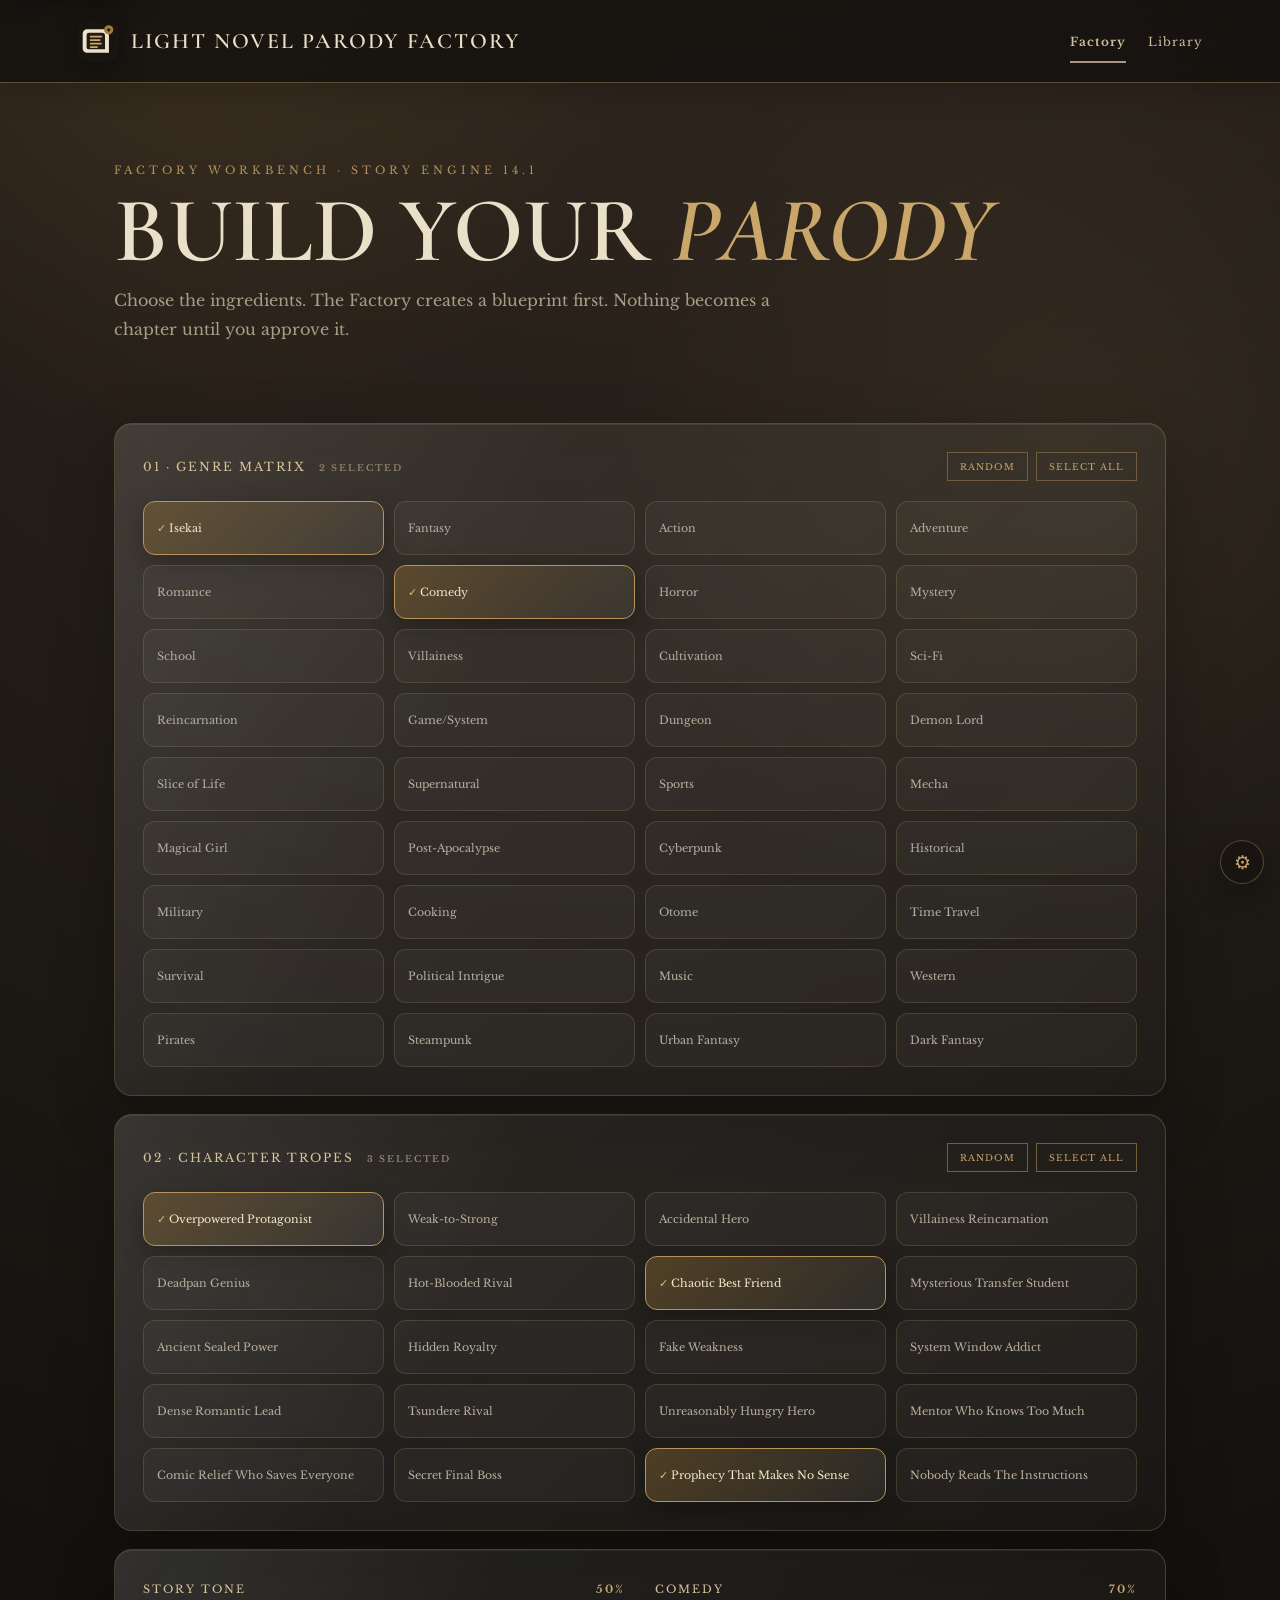
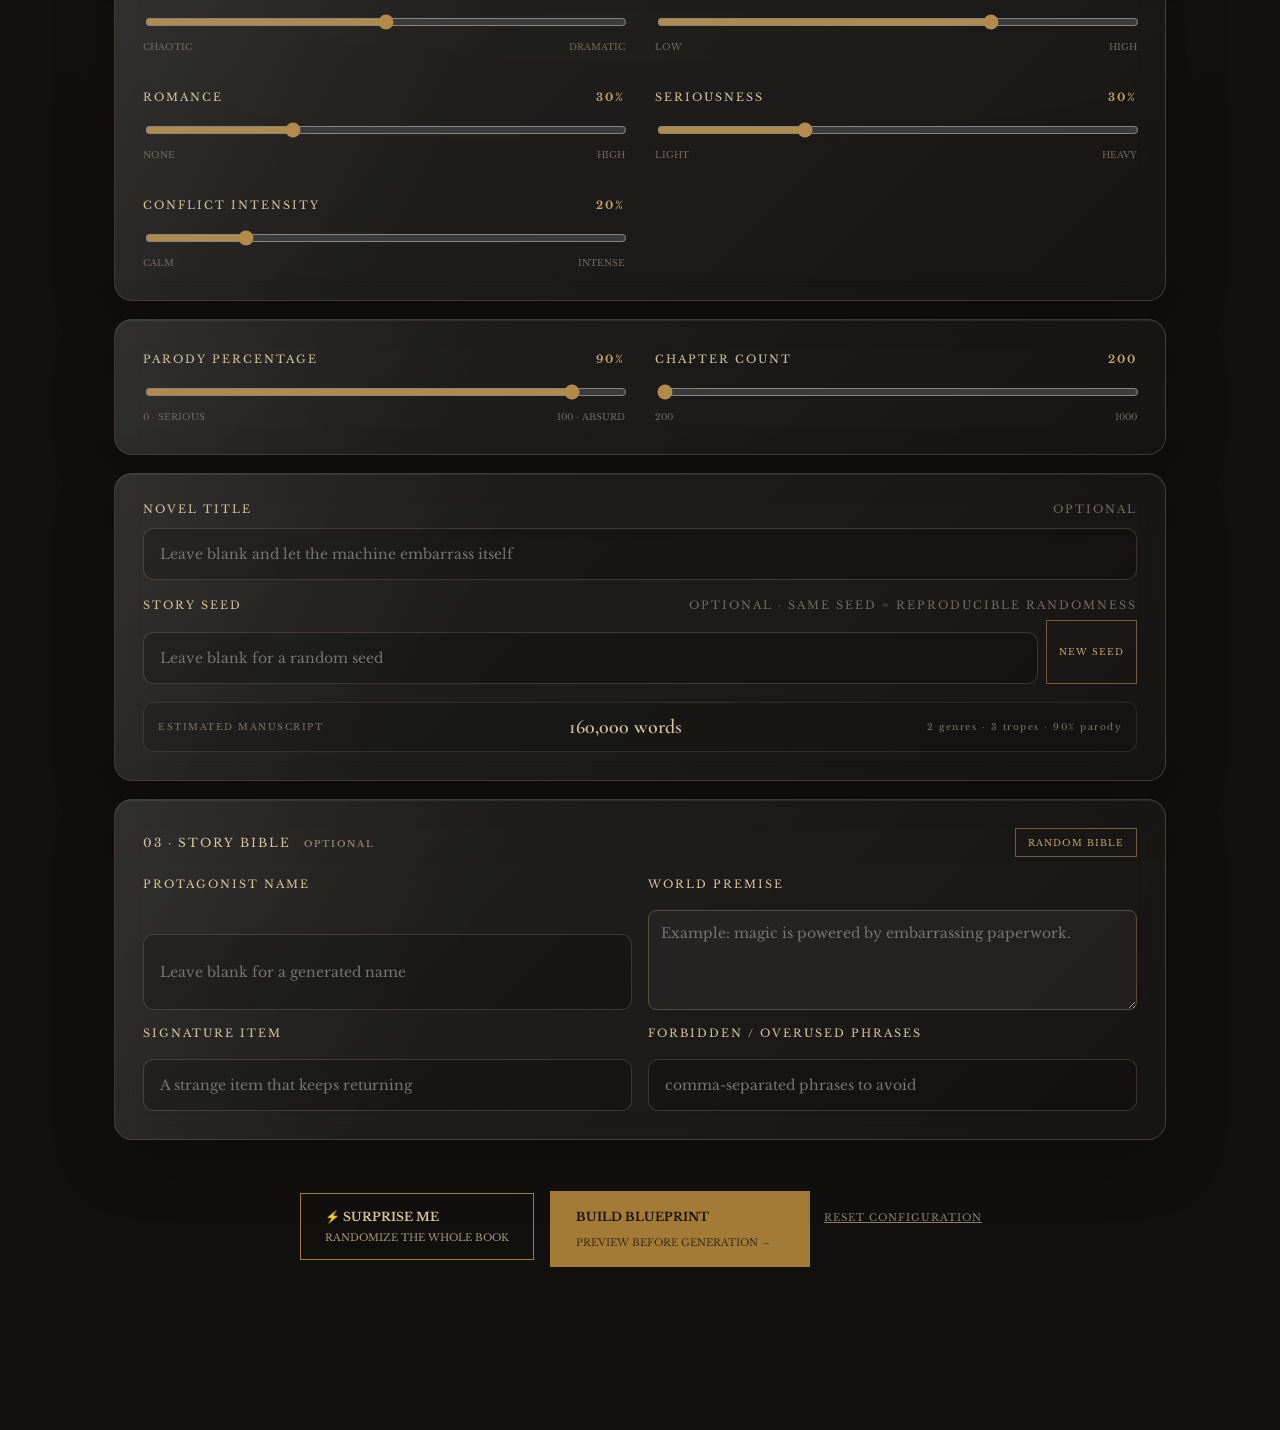
==== commit 635c9b0a: "Update create page to Story Engine 14.1" ====
--- a/create.html
+++ b/create.html
@@ -9,7 +9,7 @@
 <meta name="referrer" content="strict-origin-when-cross-origin"></head>
 <body><a class="skip-link" href="#main-content">Skip to content</a><header class="masthead"><a class="brand brand-link" href="index.html" aria-label="Light Novel Parody Factory — Home"><img class="site-logo" src="icons/icon-192.svg" alt="" width="42" height="42"><span>LIGHT NOVEL PARODY FACTORY</span></a><nav aria-label="Primary navigation"><a class="active" aria-current="page" href="index.html">Factory</a><a href="library.html">Library</a></nav></header>
 <main id="main-content" class="factory-builder">
-<section class="builder-head"><p class="eyebrow">FACTORY WORKBENCH · STORY ENGINE 14.0</p><h1>BUILD YOUR <em>PARODY</em></h1><p>Choose the ingredients. The Factory creates a blueprint first. Nothing becomes a chapter until you approve it.</p></section>
+<section class="builder-head"><p class="eyebrow">FACTORY WORKBENCH · STORY ENGINE 14.1</p><h1>BUILD YOUR <em>PARODY</em></h1><p>Choose the ingredients. The Factory creates a blueprint first. Nothing becomes a chapter until you approve it.</p></section>
 <section class="glass-panel"><div class="panel-title"><span>01 · GENRE MATRIX <strong id="genreCount">2 SELECTED</strong></span><div class="panel-actions"><button class="mini" id="randomGenres">RANDOM</button><button class="mini" id="allGenres">SELECT ALL</button></div></div><div id="genres" class="card-grid"></div></section>
 <section class="glass-panel"><div class="panel-title"><span>02 · CHARACTER TROPES <strong id="tropeCount">3 SELECTED</strong></span><div class="panel-actions"><button class="mini" id="randomTropes">RANDOM</button><button class="mini" id="allTropes">SELECT ALL</button></div></div><div id="tropes" class="card-grid"></div></section>
 <section class="glass-panel controls-grid"><div><label>STORY TONE <output id="toneOut">50%</output></label><input id="tone" type="range" min="0" max="100" value="50"><div class="range-labels"><span>CHAOTIC</span><span>DRAMATIC</span></div></div><div><label>COMEDY <output id="comedyOut">70%</output></label><input id="comedy" type="range" min="0" max="100" value="70"><div class="range-labels"><span>LOW</span><span>HIGH</span></div></div><div><label>ROMANCE <output id="romanceOut">30%</output></label><input id="romance" type="range" min="0" max="100" value="30"><div class="range-labels"><span>NONE</span><span>HIGH</span></div></div><div><label>SERIOUSNESS <output id="seriousOut">30%</output></label><input id="serious" type="range" min="0" max="100" value="30"><div class="range-labels"><span>LIGHT</span><span>HEAVY</span></div></div><div><label>CONFLICT INTENSITY <output id="violenceOut">20%</output></label><input id="violence" type="range" min="0" max="100" value="20"><div class="range-labels"><span>CALM</span><span>INTENSE</span></div></div></section><section class="glass-panel controls-grid">
--- a/css/jekyll.css
+++ b/css/jekyll.css
@@ -385,3 +385,9 @@
 .library-summary #selectedCount{color:#9a7a42}.book-select{width:17px;height:17px;accent-color:#9a7a42;cursor:pointer;margin-right:8px;vertical-align:middle}.book-index{display:flex;align-items:center;gap:6px}.book-card.selected{background:rgba(164,123,54,.07);box-shadow:inset 3px 0 0 #a47b36}.library-actions .mini:disabled{opacity:.35;cursor:not-allowed}.library-actions .danger-tool{color:#9a4b3d}@media(max-width:760px){.book-index{justify-content:flex-start}.book-select{width:20px;height:20px}.library-summary #selectedCount{width:100%}}
 
 .reader-tools-right button{white-space:nowrap}.library-actions .mini{white-space:nowrap}
+
+/* READER 14.0 — reading intelligence */
+.reader-stats{max-width:900px;margin:26px auto 10px;display:grid;grid-template-columns:repeat(4,1fr);gap:8px}.reader-stats span{padding:11px 12px;border:1px solid var(--line);border-radius:8px;background:rgba(164,123,54,.06);font-size:9px;letter-spacing:1.4px;color:var(--muted)}.reader-stats b{display:block;margin-top:4px;color:var(--gold2);font-size:15px;letter-spacing:0}.reader-toolbar button{min-height:40px}.reader-tools-right{overflow-x:auto}.reader-tools-right button{flex:0 0 auto}@media(max-width:760px){.reader-stats{grid-template-columns:1fr 1fr}.reader-stats span{font-size:8px}.reader-stats b{font-size:13px}}
+/* LIBRARY 4.0 — management controls */
+#favoriteSelected{color:#9d7b45}.library-actions .mini{min-height:38px}
+@media print{.masthead,.reader-toolbar,.reader-progress,.reader-drawer,.reader-note-box,.controls,.pwa-settings-button,.reader-stats{display:none!important}.reader{padding:0!important;max-width:none!important}.novel-text{max-width:800px!important;margin:auto!important;font-size:18px!important;color:#111!important}.reader-head{page-break-after:always}.novel-text p{orphans:3;widows:3}}
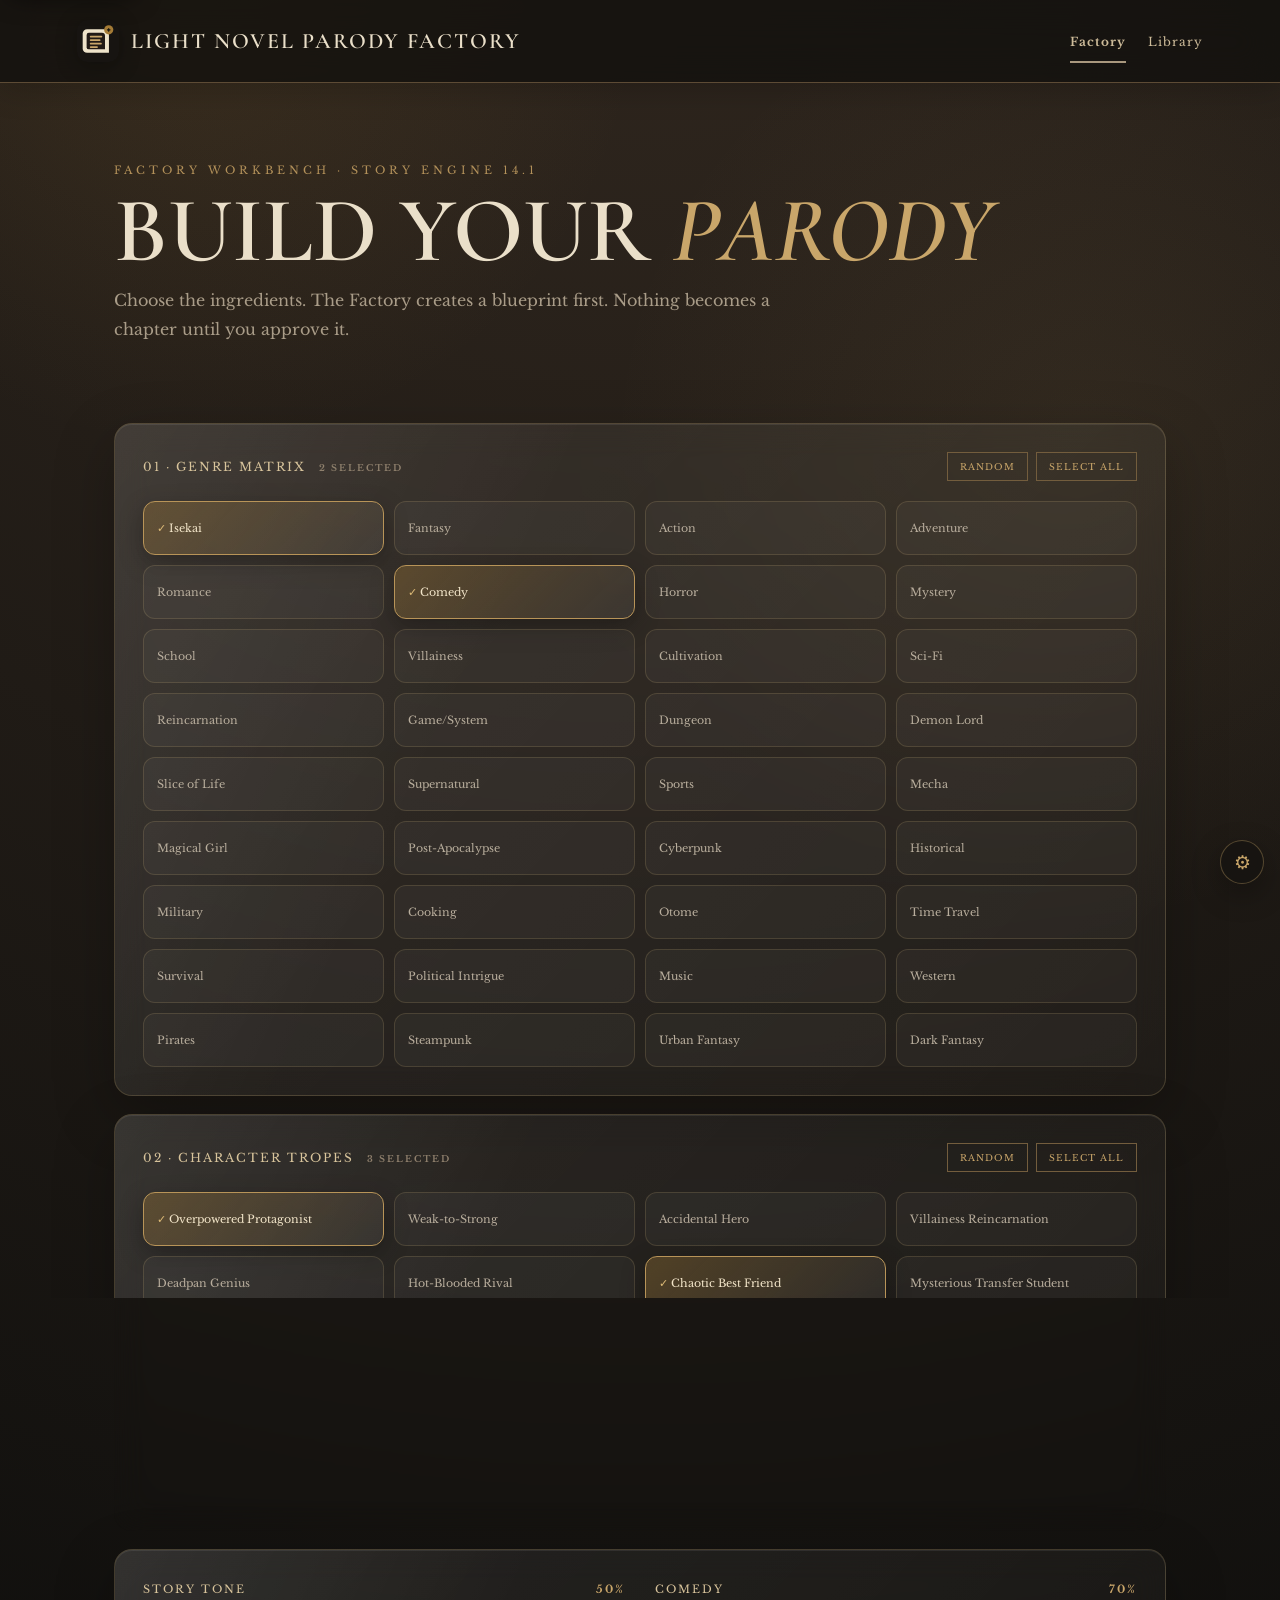
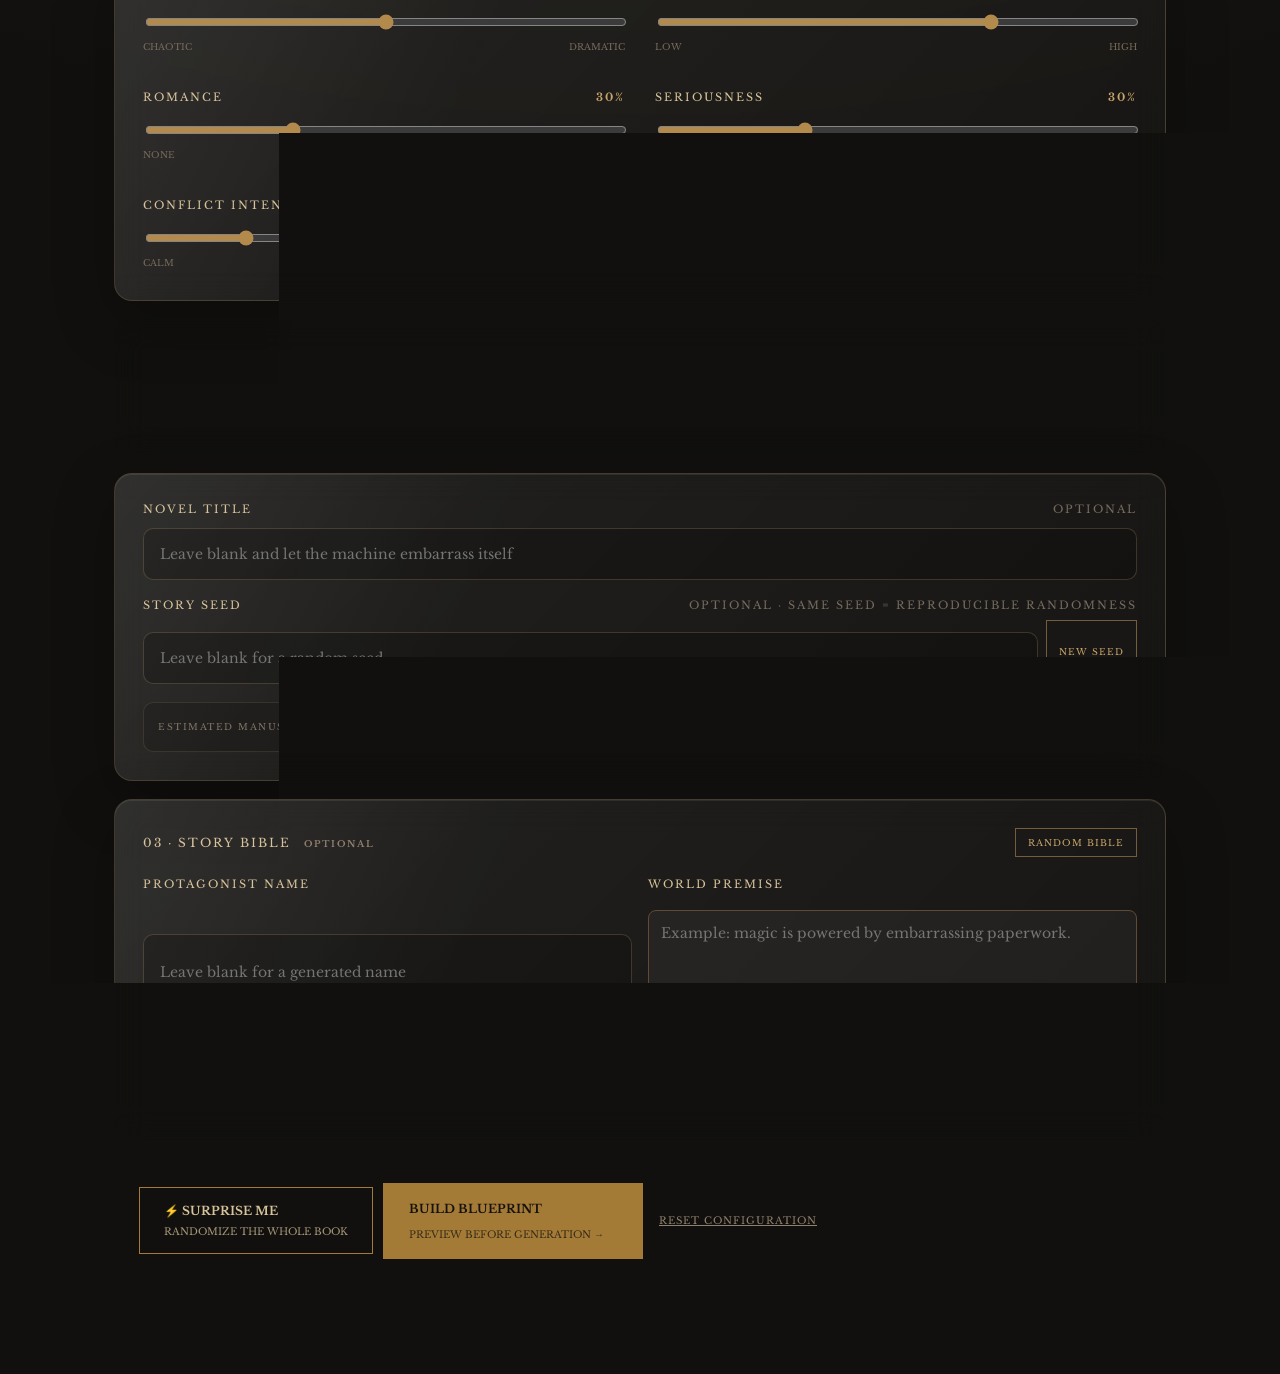
==== commit 356a368e: "Improve SEO metadata for create.html" ====
--- a/create.html
+++ b/create.html
@@ -1,8 +1,16 @@
 <!doctype html>
-<html lang="en"><head><meta charset="utf-8"><meta name="viewport" content="width=device-width,initial-scale=1"><title>Factory · Build Novel</title><link rel="stylesheet" href="css/jekyll.css">
+<html lang="en"><head><meta charset="utf-8"><meta name="viewport" content="width=device-width,initial-scale=1"><title>Create a Novel · Light Novel Parody Factory</title><link rel="stylesheet" href="css/jekyll.css">
 <link rel="icon" href="icons/icon-192.svg" type="image/svg+xml">
 <link rel="shortcut icon" href="icons/icon-192.svg" type="image/svg+xml">
-<link rel="apple-touch-icon" href="icons/icon-192.svg"><link rel="manifest" href="manifest.webmanifest"><meta name="theme-color" content="#171411"><meta name="description" content="Light Novel Parody Factory — an original, browser-only novel creation, generation, library and reading studio by BLLSNVJ21.">
+<link rel="apple-touch-icon" href="icons/icon-192.svg"><link rel="manifest" href="manifest.webmanifest"><meta name="theme-color" content="#171411"><meta name="description" content="Plan and generate original light-novel parodies with story configuration, genre controls, and a browser-based procedural writing studio.">
+<meta name="robots" content="index,follow">
+<meta name="author" content="BLLSNVJ21">
+<link rel="canonical" href="https://shreebalaji767.github.io/LIGHT-NOVEL-PARODY-FACTORY/create.html">
+<meta property="og:type" content="website">
+<meta property="og:site_name" content="Light Novel Parody Factory">
+<meta property="og:title" content="Create a Novel · Light Novel Parody Factory">
+<meta property="og:description" content="Plan and generate original light-novel parodies with story configuration, genre controls, and a browser-based procedural writing studio.">
+<meta property="og:url" content="https://shreebalaji767.github.io/LIGHT-NOVEL-PARODY-FACTORY/create.html">
 <meta name="mobile-web-app-capable" content="yes">
 <meta name="mobile-web-app-title" content="Novel Factory">
 <meta name="color-scheme" content="dark light">
--- a/css/jekyll.css
+++ b/css/jekyll.css
@@ -391,3 +391,254 @@
 /* LIBRARY 4.0 — management controls */
 #favoriteSelected{color:#9d7b45}.library-actions .mini{min-height:38px}
 @media print{.masthead,.reader-toolbar,.reader-progress,.reader-drawer,.reader-note-box,.controls,.pwa-settings-button,.reader-stats{display:none!important}.reader{padding:0!important;max-width:none!important}.novel-text{max-width:800px!important;margin:auto!important;font-size:18px!important;color:#111!important}.reader-head{page-break-after:always}.novel-text p{orphans:3;widows:3}}
+
+
+/* =========================================================
+   RESPONSIVE UI 15.0 — PHONE / TABLET / LAPTOP / DESKTOP
+   Fluid layout, safe-area support, touch targets, no
+   intentional horizontal page overflow.
+   ========================================================= */
+
+html{width:100%;overflow-x:hidden}
+body{width:100%;overflow-x:hidden}
+img,svg,video,canvas{max-width:100%;height:auto}
+button,input,select,textarea{max-width:100%;font:inherit}
+button,.button,.mini{touch-action:manipulation;-webkit-tap-highlight-color:transparent}
+
+.masthead{width:100%;min-height:72px}
+main{width:min(1180px,100%);min-width:0}
+.hero,.paper,.reader{min-width:0}
+.paper{overflow:hidden}
+
+.factory-strip{width:auto}
+.factory-strip>div{min-width:0}
+.factory-strip span,.factory-strip b{overflow-wrap:anywhere}
+
+.card-grid,.controls-grid,.bible-grid,.workspace-grid,.stages{min-width:0}
+.card-grid>*,.controls-grid>* ,.bible-grid>* ,.workspace-grid>* ,.stages>*{min-width:0}
+
+.text-input,input[type=text],input[type=search],input[type=number],textarea,select{min-width:0}
+textarea{max-width:100%}
+.seed-controls{min-width:0}
+.live-estimate>*{min-width:0;overflow-wrap:anywhere}
+
+.generate-zone{display:flex;flex-wrap:wrap;gap:10px;align-items:center}
+.generate-zone .button{margin:0}
+.generate-zone .text-button{margin:0}
+
+.library-head>*{min-width:0}
+.library-head .button{flex:0 0 auto}
+.library-tools>*{min-width:0}
+.library-summary>*{min-width:0}
+.library-actions{min-width:0}
+
+.book-card>*{min-width:0}
+.book-main{overflow-wrap:anywhere}
+.book-main h2{overflow-wrap:anywhere}
+.book-actions{max-width:100%}
+
+.reader{padding-left:clamp(14px,5vw,80px);padding-right:clamp(14px,5vw,80px)}
+.reader-head,.reader-content{min-width:0;max-width:100%}
+.reader h1{overflow-wrap:anywhere}
+.novel-text{max-width:min(900px,100%);overflow-wrap:anywhere;word-break:normal}
+.reader-toolbar{max-width:100%;min-width:0}
+.reader-tools-right{min-width:0;max-width:100%}
+.reader-tools-right>*{flex:0 0 auto}
+.reader-stats{max-width:100%}
+
+@media (max-width:1100px){
+  .masthead{padding-left:4vw;padding-right:4vw}
+  main{width:100%}
+  .hero{padding-left:5vw;padding-right:5vw}
+  .paper{margin-left:4vw;margin-right:4vw}
+  .factory-strip{margin-left:4vw;margin-right:4vw}
+}
+
+@media (max-width:900px){
+  .masthead{gap:16px}
+  .brand{font-size:20px}
+  .factory-strip{grid-template-columns:repeat(2,1fr);gap:0}
+  .factory-strip>div{padding:14px 16px;border-bottom:1px solid #4a3b2d}
+  .factory-strip>div:nth-child(2n){border-right:0}
+  .factory-strip>div:nth-last-child(-n+2){border-bottom:0}
+  .paper{margin-top:42px;margin-bottom:42px}
+  .stages{grid-template-columns:1fr}
+  .stages article,.stages article:first-child{padding:22px 0;border-left:0;border-top:1px solid #b9a98c}
+  .stages article:first-child{border-top:0}
+  .workspace-grid{grid-template-columns:1fr}
+  .library-tools{grid-template-columns:minmax(0,1fr) repeat(2,minmax(140px,180px))}
+}
+
+@media (max-width:720px){
+  .masthead{
+    padding-top:max(12px,env(safe-area-inset-top));
+    padding-bottom:12px;
+    padding-left:max(14px,env(safe-area-inset-left));
+    padding-right:max(14px,env(safe-area-inset-right));
+    gap:10px;
+  }
+  .brand{font-size:16px;letter-spacing:1.2px}
+  .site-logo{width:34px;height:34px;flex-basis:34px}
+  .brand-link{gap:8px!important;max-width:calc(100vw - 120px)}
+  .brand-link span{max-width:none;white-space:normal}
+  nav{gap:12px;flex:0 0 auto}
+  nav a{font-size:10px;letter-spacing:.7px;padding:8px 2px}
+
+  .hero,.paper,.reader{padding-top:42px;padding-bottom:42px}
+  .paper{margin-left:14px;margin-right:14px}
+  .factory-hero{padding-left:14px;padding-right:14px}
+  .hero h1{font-size:clamp(46px,14vw,82px);line-height:.86}
+  .lead{font-size:14px;line-height:1.75;margin:26px auto 30px}
+  .actions{display:grid;grid-template-columns:1fr;width:100%}
+  .actions .button{width:100%;margin:6px 0}
+  .button{padding:13px 16px}
+
+  .factory-strip{margin-left:14px;margin-right:14px;grid-template-columns:1fr 1fr}
+  .factory-strip>div{padding:13px 10px}
+  .factory-strip strong{font-size:22px}
+  .factory-strip b{font-size:10px}
+  .factory-strip span{font-size:8px;line-height:1.35}
+
+  .paper h1{font-size:clamp(42px,12vw,58px);margin-bottom:26px}
+  .paper h2{font-size:clamp(38px,11vw,56px)}
+
+  .glass-panel{padding:16px!important}
+  .panel-title{gap:10px}
+  .panel-actions{display:grid;grid-template-columns:1fr 1fr;gap:7px}
+  .panel-actions .mini{width:100%;min-width:0}
+
+  .controls-grid{grid-template-columns:1fr!important;gap:4px}
+  .controls-grid>div{width:100%}
+  .range-labels{font-size:8px}
+
+  .generate-zone{display:grid;grid-template-columns:1fr;width:100%;gap:8px}
+  .generate-zone>*{width:100%!important}
+  .generate-zone .text-button{min-height:44px}
+
+  .library-head .button{width:100%;margin-left:0}
+  .library-tools{grid-template-columns:1fr}
+  .library-tools select,.search-box{width:100%;min-height:46px}
+  .library-summary{align-items:stretch}
+  .library-summary>span{flex:1 1 45%}
+  .library-actions{display:grid;grid-template-columns:1fr 1fr;width:100%}
+  .library-actions .mini{width:100%;min-width:0}
+  .library-actions .mini:only-child{grid-column:1/-1}
+
+  .book-card{padding:20px 0}
+  .book-main h2{font-size:30px}
+  .book-actions{display:grid;grid-template-columns:1fr 1fr;gap:7px}
+  .book-actions .button,.book-actions .duplicate-button,.book-actions .danger-button{width:100%;margin:0;min-height:44px}
+  .progress-track{max-width:none}
+
+  .reader{padding-left:14px;padding-right:14px}
+  .reader h1{font-size:clamp(40px,11vw,58px);margin-bottom:30px}
+  .novel-text{font-size:calc(18px * var(--reader-scale,1));line-height:1.85}
+  .reader-toolbar{top:0!important;padding:8px 0}
+  .reader-tools-right{width:100%;overflow-x:auto;display:flex;gap:6px;scrollbar-width:thin;padding-bottom:5px}
+  .reader-tools-right button,.reader-tools-right select{min-height:44px}
+  .reader-stats{grid-template-columns:1fr 1fr}
+  .reader-stats span{min-width:0;overflow-wrap:anywhere}
+
+  .reader-note-box{margin-left:0;margin-right:0}
+  .reader-drawer{width:min(92vw,380px);padding:max(16px,env(safe-area-inset-top)) 16px 20px}
+  .drawer-head{top:-16px;margin:-16px -16px 16px;padding:16px}
+}
+
+@media (max-width:420px){
+  .masthead{align-items:center}
+  .brand{font-size:14px}
+  .brand-link{max-width:calc(100vw - 105px)}
+  nav{gap:7px}
+  nav a{font-size:9px}
+  .site-logo{width:30px;height:30px;flex-basis:30px}
+  .factory-strip{grid-template-columns:1fr}
+  .factory-strip>div,.factory-strip>div:nth-last-child(-n+2){border-right:0;border-bottom:1px solid #4a3b2d}
+  .factory-strip>div:last-child{border-bottom:0}
+  .panel-actions{grid-template-columns:1fr}
+  .library-actions{grid-template-columns:1fr}
+  .library-actions .mini{grid-column:auto}
+  .book-actions{grid-template-columns:1fr}
+  .reader-stats{grid-template-columns:1fr}
+  .reader-tools-right{gap:5px}
+  .reader-tools-right button,.reader-tools-right select{font-size:9px}
+}
+
+@media (max-width:340px){
+  .masthead{padding-left:10px;padding-right:10px}
+  .brand-link span{font-size:11px}
+  nav a{font-size:8px}
+  .paper{margin-left:8px;margin-right:8px}
+  .hero,.reader{padding-left:10px;padding-right:10px}
+}
+
+@media (orientation:landscape) and (max-height:520px){
+  .hero,.paper,.reader{padding-top:28px;padding-bottom:28px}
+  .masthead{position:relative}
+}
+
+@media (pointer:coarse){
+  .button,.mini,.controls button,.reader-toolbar button,.chapter-item{min-height:44px}
+  input[type=range]{min-height:36px}
+}
+
+@media print{
+  html,body{overflow:visible!important}
+  .masthead{position:static}
+}
+
+
+/* =========================================================
+   READER 15.0 — SCREEN-FIT CHAPTER READING
+   Chapters use the available screen width instead of a
+   portrait-style narrow column or multi-column layout.
+   ========================================================= */
+.reader{
+  width:100%;
+  max-width:none;
+  margin:0;
+  padding-left:clamp(14px,3vw,48px);
+  padding-right:clamp(14px,3vw,48px);
+}
+.reader-shell{
+  width:100%;
+  max-width:none;
+}
+.reader-head{
+  width:100%;
+  max-width:none;
+  margin-left:0;
+  margin-right:0;
+}
+.novel-text{
+  width:100%;
+  max-width:none;
+  margin-left:0;
+  margin-right:0;
+  columns:1!important;
+  column-count:1!important;
+  column-width:auto!important;
+  column-gap:0!important;
+  text-align:left;
+}
+.reader .controls{
+  width:100%;
+  max-width:none;
+  margin-left:0;
+  margin-right:0;
+}
+@media(min-width:1400px){
+  .reader{padding-left:3vw;padding-right:3vw}
+  .novel-text{font-size:clamp(20px,1.25vw,28px)}
+}
+@media(max-width:760px){
+  .reader{
+    padding-left:max(12px,env(safe-area-inset-left));
+    padding-right:max(12px,env(safe-area-inset-right));
+  }
+  .novel-text{
+    width:100%;
+    max-width:none;
+    font-size:calc(18px * var(--reader-scale,1));
+    line-height:1.85;
+  }
+}
